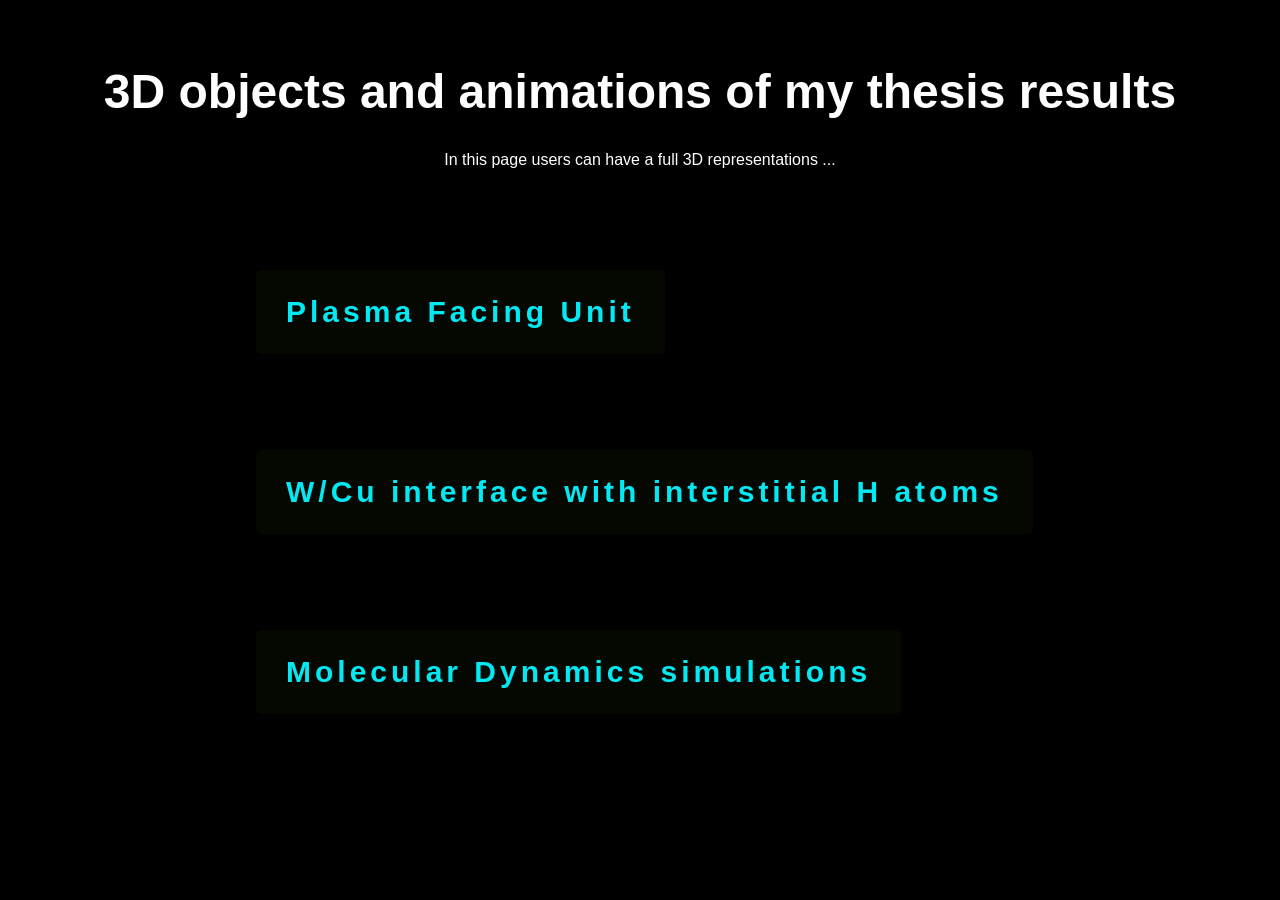
==== index.html @ 6a4f34a0 "Update index.html" ====
<html>
  <head>
    <meta charset="utf-8" />
    <title>PhD thesis results</title>
    <link rel="stylesheet" href="css/style.css" />
  </head>
  
  <body>
    <header>
      <h1>3D objects and animations of my thesis results</h1>
      <p> <p>
      <p>In this page users can have a full 3D representations ...</p>
    </header>

    <a href="https://yosvanyss.github.io/pfu">
      <button type="button" class="button" style = "position:absolute; top:30%;"> Plasma Facing Unit </button>
    </a>

    <a href="https://yosvanyss.github.io/interface">
      <button type="button" class="button" style = "position:absolute; top:50%;"> W/Cu interface with interstitial H atoms </button>
    </a>

    <a href="https://yosvanyss.github.io/interface">
      <button type="button" class="button" style = "position:absolute; top:70%;"> Molecular Dynamics simulations </button>
    </a>

    <script type="module" src="js/main.js"></script>
  </body>
</html>
---- css/style.css ----
body {
  margin: 0;
  font-family: "Montserrat", sans-serif;
  background-color: #000;
}

header {
  margin-top: 4em;
  text-align: center;
  color: white;
}

header h1 {
  font-size: 3em;
  font-weight: 900;
}

.button {
    padding: 25px 30px;
    background-color: #050801;
    position: absolute;
    left: 20%;
    color: #03e9f4;
    font-weight: bold;
    font-family: "Montserrat", sans-serif;
    font-size: 30px;
    border: none;
    border-radius: 5px;
    letter-spacing: 4px;
    overflow: hidden;
    transition: 0.5s;
    cursor: pointer;
    min-height:70px; 
    min-width: 300px;
  }

.button:hover {
    background: #03e9f4;
    color: #050801;
    box-shadow: 0 0 5px #03e9f4,
                0 0 25px #03e9f4,
                0 0 50px #03e9f4,
                0 0 100px #03e9f4;
  }

#container3D canvas {
  width: 100vw !important;
  height: 100vh !important;
  position: absolute;
  top: 0;
  left: 0;
}

<!--
Fancy button
-->
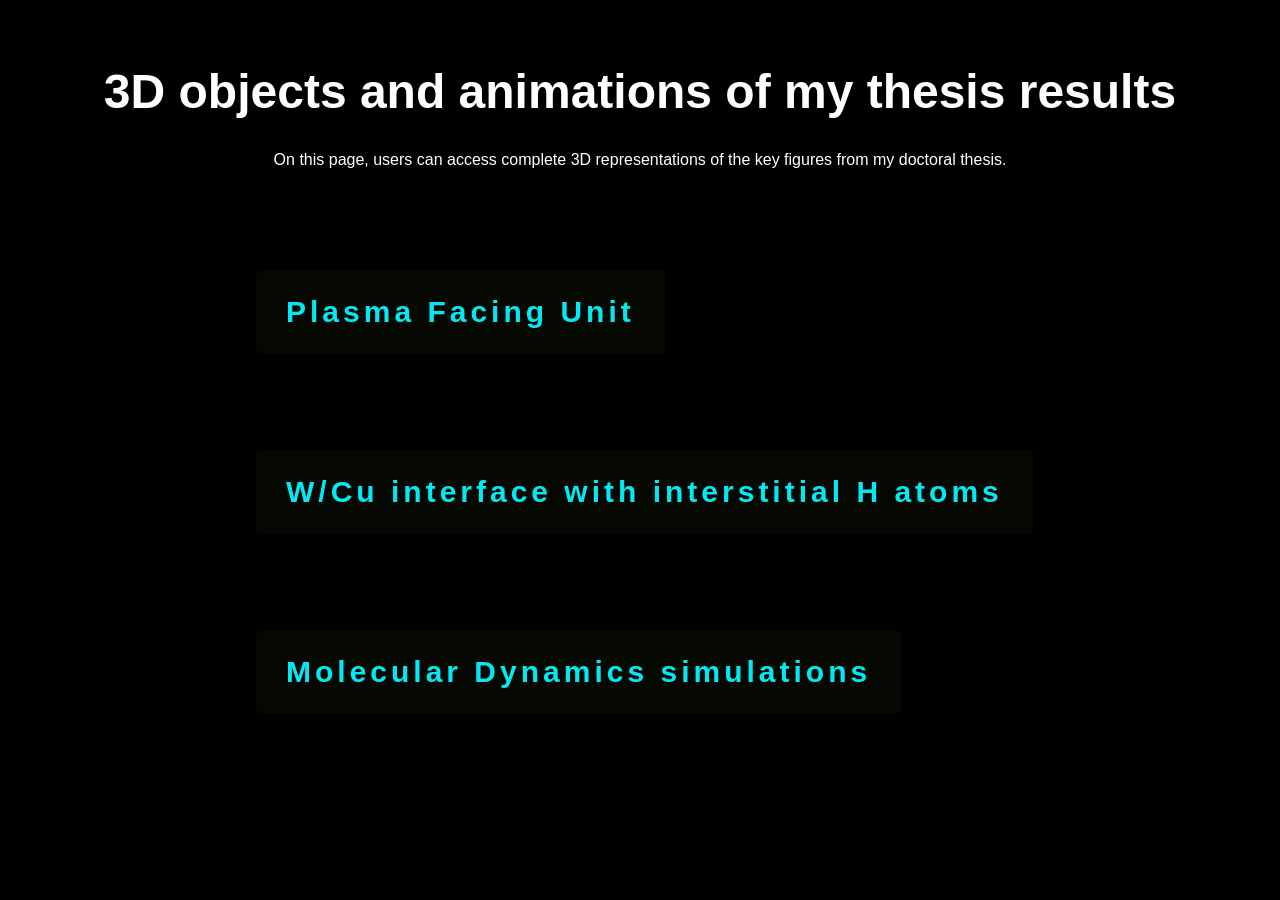
==== commit 5f9ae2c3: "Update index.html" ====
--- a/index.html
+++ b/index.html
@@ -7,9 +7,9 @@
   
   <body>
     <header>
-      <h1>3D objects and animations of my thesis results</h1>
+      <h1> 3D objects and animations of my thesis results </h1>
       <p> <p>
-      <p>In this page users can have a full 3D representations ...</p>
+      <p> On this page, users can access complete 3D representations of the key figures from my doctoral thesis. </p>
     </header>
 
     <a href="https://yosvanyss.github.io/pfu">
@@ -20,7 +20,7 @@
       <button type="button" class="button" style = "position:absolute; top:50%;"> W/Cu interface with interstitial H atoms </button>
     </a>
 
-    <a href="https://yosvanyss.github.io/interface">
+    <a href="https://yosvanyss.github.io/md_simulations">
       <button type="button" class="button" style = "position:absolute; top:70%;"> Molecular Dynamics simulations </button>
     </a>
 
--- a/css/style.css
+++ b/css/style.css
@@ -8,6 +8,7 @@
   margin-top: 4em;
   text-align: center;
   color: white;
+  font-size: 1em;
 }
 
 header h1 {
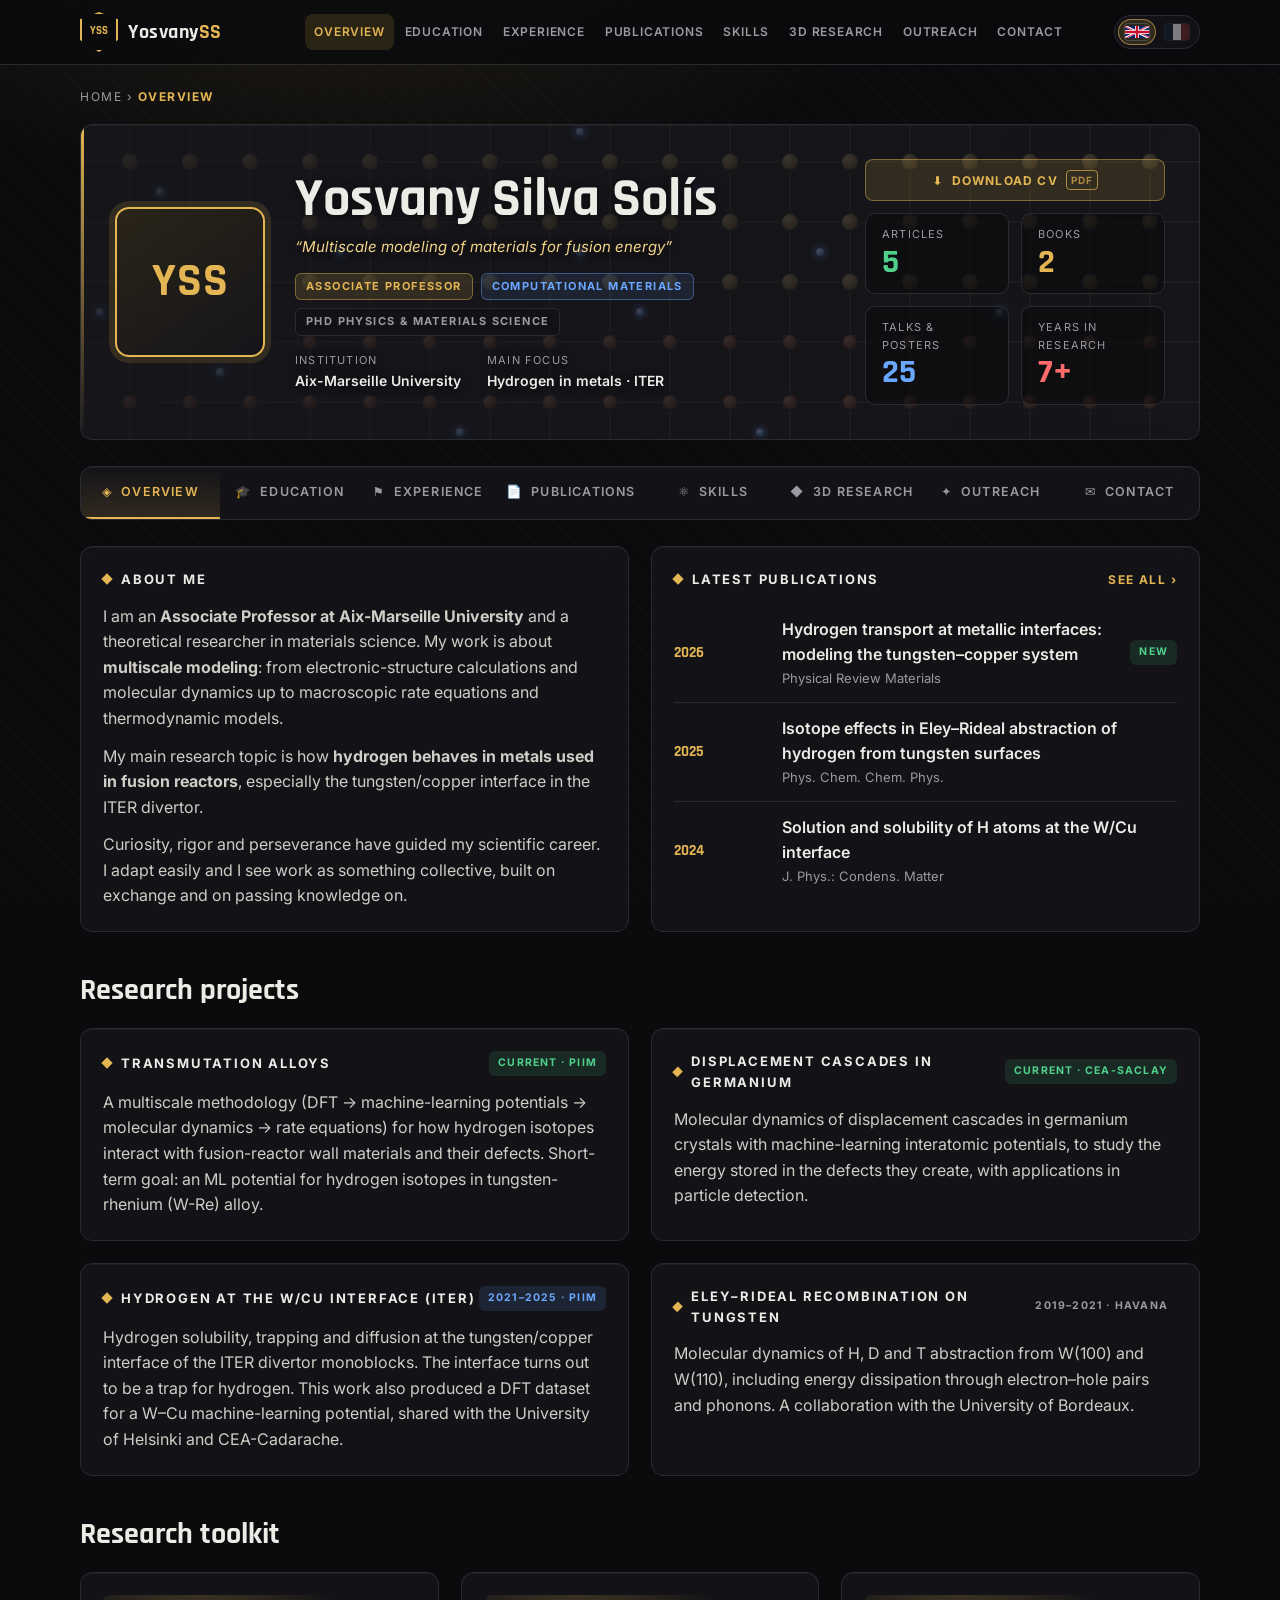
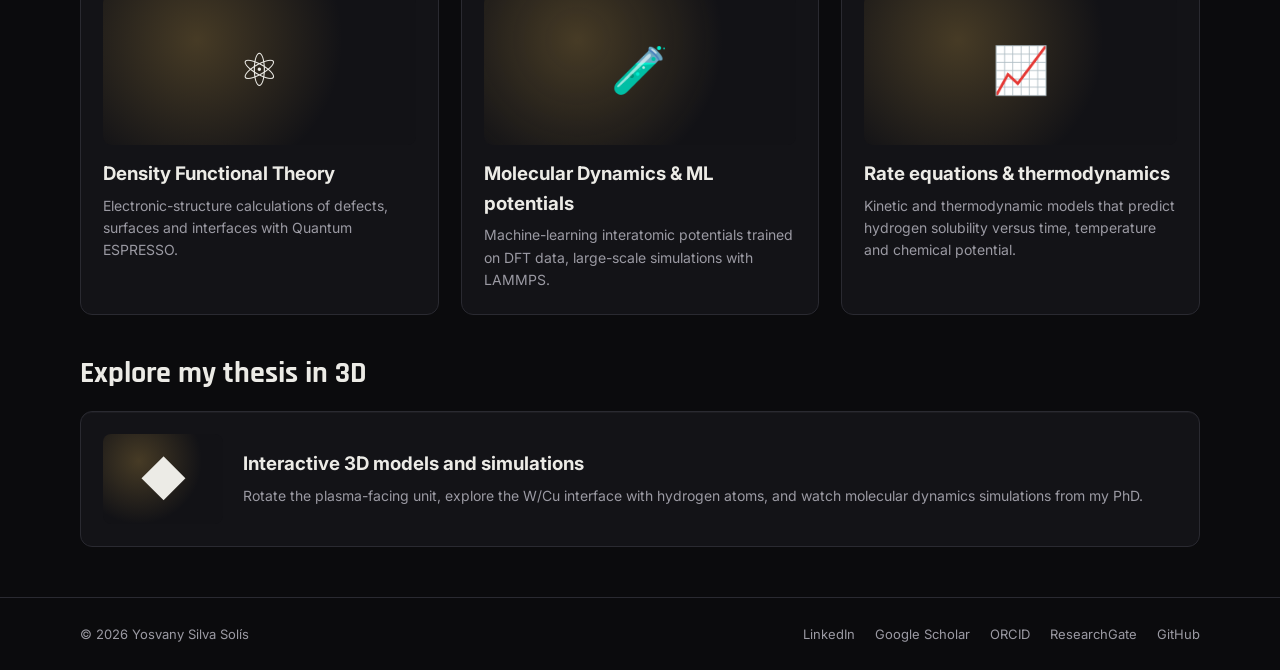
==== commit d6cc37a7: "New personal website: bilingual (EN/FR) research portfolio - Multi-page site: Overview, Education, E" ====
--- a/index.html
+++ b/index.html
@@ -1,29 +1,112 @@
-<html>
-  <head>
-    <meta charset="utf-8" />
-    <title>PhD thesis results</title>
-    <link rel="stylesheet" href="css/style.css" />
-  </head>
-  
-  <body>
-    <header>
-      <h1> 3D objects and animations of my thesis results </h1>
-      <p> <p>
-      <p> On this page, users can access complete 3D representations of the key figures from my doctoral thesis. </p>
-    </header>
-
-    <a href="https://yosvanyss.github.io/pfu">
-      <button type="button" class="button" style = "position:absolute; top:30%;"> Plasma Facing Unit </button>
-    </a>
-
-    <a href="https://yosvanyss.github.io/interface">
-      <button type="button" class="button" style = "position:absolute; top:50%;"> W/Cu interface with interstitial H atoms </button>
-    </a>
-
-    <a href="https://yosvanyss.github.io/md_simulations">
-      <button type="button" class="button" style = "position:absolute; top:70%;"> Molecular Dynamics simulations </button>
-    </a>
-
-    <script type="module" src="js/main.js"></script>
-  </body>
-</html>
+<!DOCTYPE html>
+<html lang="en">
+<head>
+  <meta charset="utf-8">
+  <meta name="viewport" content="width=device-width, initial-scale=1">
+  <title data-fr="Yosvany Silva Solís — Maître de conférences, Aix-Marseille Université">Yosvany Silva Solís — Associate Professor, Aix-Marseille University</title>
+  <meta name="description" content="Yosvany Silva Solís, Associate Professor (Maître de conférences) at Aix-Marseille University. Multiscale modeling of hydrogen in fusion materials: DFT, molecular dynamics, machine-learning potentials and rate equations.">
+  <link rel="preconnect" href="https://fonts.googleapis.com">
+  <link rel="preconnect" href="https://fonts.gstatic.com" crossorigin>
+  <link href="https://fonts.googleapis.com/css2?family=Inter:wght@400;500;600;700;800&family=Rajdhani:wght@600;700&display=swap" rel="stylesheet">
+  <link rel="stylesheet" href="assets/css/site.css">
+  <script src="assets/js/lang.js"></script>
+</head>
+<body>
+  <!-- Each text is written twice: <en>English</en><fr>Français</fr> -->
+  <main class="container">
+    <div id="profile"></div>
+
+    <div class="grid two">
+      <section class="panel">
+        <div class="panel-head"><h2 class="panel-title"><en>About me</en><fr>À propos</fr></h2></div>
+        <p>
+          <en>I am an <strong>Associate Professor at Aix-Marseille University</strong> and a theoretical researcher in materials science. My work is about <strong>multiscale modeling</strong>: from electronic-structure calculations and molecular dynamics up to macroscopic rate equations and thermodynamic models.</en>
+          <fr>Je suis <strong>maître de conférences à Aix-Marseille Université</strong> et chercheur théoricien en science des matériaux. Mon travail porte sur la <strong>modélisation multi-échelle</strong> : des calculs de structure électronique et de la dynamique moléculaire jusqu'aux équations cinétiques macroscopiques et aux modèles thermodynamiques.</fr>
+        </p>
+        <p>
+          <en>My main research topic is how <strong>hydrogen behaves in metals used in fusion reactors</strong>, especially the tungsten/copper interface in the ITER divertor.</en>
+          <fr>Mon principal sujet de recherche est le <strong>comportement de l'hydrogène dans les métaux des réacteurs de fusion</strong>, en particulier à l'interface tungstène/cuivre du divertor d'ITER.</fr>
+        </p>
+        <p>
+          <en>Curiosity, rigor and perseverance have guided my scientific career. I adapt easily and I see work as something collective, built on exchange and on passing knowledge on.</en>
+          <fr>Curiosité, rigueur et persévérance guident mon parcours scientifique. Je m'adapte facilement et j'ai une conception collective du travail, fondée sur l'échange et la transmission.</fr>
+        </p>
+      </section>
+
+      <section class="panel">
+        <div class="panel-head">
+          <h2 class="panel-title"><en>Latest publications</en><fr>Dernières publications</fr></h2>
+          <a class="see-all" href="publications.html"><en>See all ›</en><fr>Tout voir ›</fr></a>
+        </div>
+        <div class="rows">
+          <div class="row"><span class="date">2026</span><div><div class="title">Hydrogen transport at metallic interfaces: modeling the tungsten–copper system</div><div class="sub">Physical Review Materials</div></div><span class="badge oral"><en>New</en><fr>Nouveau</fr></span></div>
+          <div class="row"><span class="date">2025</span><div><div class="title">Isotope effects in Eley–Rideal abstraction of hydrogen from tungsten surfaces</div><div class="sub">Phys. Chem. Chem. Phys.</div></div><span></span></div>
+          <div class="row"><span class="date">2024</span><div><div class="title">Solution and solubility of H atoms at the W/Cu interface</div><div class="sub">J. Phys.: Condens. Matter</div></div><span></span></div>
+        </div>
+      </section>
+    </div>
+
+    <h2 class="section-title"><en>Research projects</en><fr>Projets de recherche</fr></h2>
+    <div class="grid two">
+      <section class="panel">
+        <div class="panel-head"><h2 class="panel-title"><en>Transmutation alloys</en><fr>Alliages de transmutation</fr></h2><span class="badge oral"><en>Current</en><fr>Actuel</fr> · PIIM</span></div>
+        <p>
+          <en>A multiscale methodology (DFT → machine-learning potentials → molecular dynamics → rate equations) for how hydrogen isotopes interact with fusion-reactor wall materials and their defects. Short-term goal: an ML potential for hydrogen isotopes in tungsten-rhenium (W-Re) alloy.</en>
+          <fr>Une méthodologie multi-échelle (DFT → potentiels par apprentissage automatique → dynamique moléculaire → équations cinétiques) pour décrire l'interaction des isotopes de l'hydrogène avec les matériaux de paroi des réacteurs de fusion et leurs défauts. Objectif à court terme : un potentiel ML pour les isotopes de l'hydrogène dans les alliages tungstène-rhénium (W-Re).</fr>
+        </p>
+      </section>
+      <section class="panel">
+        <div class="panel-head"><h2 class="panel-title"><en>Displacement cascades in germanium</en><fr>Cascades de déplacement dans le germanium</fr></h2><span class="badge oral"><en>Current</en><fr>Actuel</fr> · CEA-Saclay</span></div>
+        <p>
+          <en>Molecular dynamics of displacement cascades in germanium crystals with machine-learning interatomic potentials, to study the energy stored in the defects they create, with applications in particle detection.</en>
+          <fr>Dynamique moléculaire des cascades de déplacement dans des cristaux de germanium avec des potentiels interatomiques par apprentissage automatique, pour étudier l'énergie stockée dans les défauts créés, avec des applications à la détection de particules.</fr>
+        </p>
+      </section>
+      <section class="panel">
+        <div class="panel-head"><h2 class="panel-title"><en>Hydrogen at the W/Cu interface (ITER)</en><fr>L'hydrogène à l'interface W/Cu (ITER)</fr></h2><span class="badge poster">2021–2025 · PIIM</span></div>
+        <p>
+          <en>Hydrogen solubility, trapping and diffusion at the tungsten/copper interface of the ITER divertor monoblocks. The interface turns out to be a trap for hydrogen. This work also produced a DFT dataset for a W–Cu machine-learning potential, shared with the University of Helsinki and CEA-Cadarache.</en>
+          <fr>Solubilité, piégeage et diffusion de l'hydrogène à l'interface tungstène/cuivre des monoblocs du divertor d'ITER. L'interface se révèle être un piège pour l'hydrogène. Ce travail a aussi produit une base de données DFT pour un potentiel W–Cu par apprentissage automatique, partagée avec l'Université d'Helsinki et le CEA-Cadarache.</fr>
+        </p>
+      </section>
+      <section class="panel">
+        <div class="panel-head"><h2 class="panel-title"><en>Eley–Rideal recombination on tungsten</en><fr>Recombinaison Eley–Rideal sur le tungstène</fr></h2><span class="badge other">2019–2021 · <en>Havana</en><fr>La Havane</fr></span></div>
+        <p>
+          <en>Molecular dynamics of H, D and T abstraction from W(100) and W(110), including energy dissipation through electron–hole pairs and phonons. A collaboration with the University of Bordeaux.</en>
+          <fr>Dynamique moléculaire de l'abstraction de H, D et T sur W(100) et W(110), en tenant compte de la dissipation d'énergie par paires électron–trou et par phonons. Collaboration avec l'Université de Bordeaux.</fr>
+        </p>
+      </section>
+    </div>
+
+    <h2 class="section-title"><en>Research toolkit</en><fr>Outils de recherche</fr></h2>
+    <div class="grid three">
+      <a class="panel card-link" href="skills.html">
+        <div class="thumb">⚛</div>
+        <h3><en>Density Functional Theory</en><fr>Théorie de la fonctionnelle de la densité</fr></h3>
+        <p><en>Electronic-structure calculations of defects, surfaces and interfaces with Quantum ESPRESSO.</en><fr>Calculs de structure électronique de défauts, surfaces et interfaces avec Quantum ESPRESSO.</fr></p>
+      </a>
+      <a class="panel card-link" href="skills.html">
+        <div class="thumb">🧪</div>
+        <h3><en>Molecular Dynamics &amp; ML potentials</en><fr>Dynamique moléculaire &amp; potentiels ML</fr></h3>
+        <p><en>Machine-learning interatomic potentials trained on DFT data, large-scale simulations with LAMMPS.</en><fr>Potentiels interatomiques par apprentissage automatique entraînés sur des données DFT, simulations à grande échelle avec LAMMPS.</fr></p>
+      </a>
+      <a class="panel card-link" href="skills.html">
+        <div class="thumb">📈</div>
+        <h3><en>Rate equations &amp; thermodynamics</en><fr>Équations cinétiques &amp; thermodynamique</fr></h3>
+        <p><en>Kinetic and thermodynamic models that predict hydrogen solubility versus time, temperature and chemical potential.</en><fr>Modèles cinétiques et thermodynamiques qui prédisent la solubilité de l'hydrogène en fonction du temps, de la température et du potentiel chimique.</fr></p>
+      </a>
+    </div>
+
+    <h2 class="section-title"><en>Explore my thesis in 3D</en><fr>Ma thèse en 3D</fr></h2>
+    <a class="panel card-link" href="research-3d.html" style="display:flex;align-items:center;gap:20px;">
+      <div class="thumb" style="width:120px;height:90px;margin:0;flex:none;">◆</div>
+      <div>
+        <h3><en>Interactive 3D models and simulations</en><fr>Modèles 3D et simulations interactifs</fr></h3>
+        <p style="margin:0"><en>Rotate the plasma-facing unit, explore the W/Cu interface with hydrogen atoms, and watch molecular dynamics simulations from my PhD.</en><fr>Faites tourner le composant face au plasma, explorez l'interface W/Cu avec ses atomes d'hydrogène et regardez les simulations de dynamique moléculaire de ma thèse.</fr></p>
+      </div>
+    </a>
+  </main>
+
+  <script src="assets/js/layout.js"></script>
+</body>
+</html>
--- a/assets/css/site.css
+++ b/assets/css/site.css
@@ -0,0 +1,371 @@
+/* =========================================================
+   Yosvany Silva Solís — personal site
+   Dark "hero card" theme with gold accents.
+   Change the colors here and the whole site follows.
+   ========================================================= */
+/* ---------- Language switch: show only the chosen language ---------- */
+html:not(.lang-fr) fr, html.lang-fr en { display: none !important; }
+
+:root {
+  --bg: #0b0b0d;
+  --bg-2: #121216;
+  --panel: #16161b;
+  --glass: rgba(22, 22, 27, 0.80);     /* frosted boxes: 80% opaque keeps text contrast high */
+  --glass-blur: blur(14px) saturate(1.25);
+  --panel-2: #1c1c22;
+  --line: #2a2a31;
+  --text: #ecebe6;
+  --muted: #9b9aa3;
+  --gold: #e3b553;
+  --gold-2: #f3d58a;
+  --gold-dim: rgba(227, 181, 83, 0.14);
+  --blue: #6aa7ff;
+  --green: #4fd18b;
+  --red: #ff6b6b;
+  --radius: 12px;
+  --max: 1160px;
+  --font: "Inter", system-ui, -apple-system, "Segoe UI", Roboto, sans-serif;
+  --display: "Rajdhani", "Inter", system-ui, sans-serif;
+}
+
+*, *::before, *::after { box-sizing: border-box; }
+html { scroll-behavior: smooth; }
+body {
+  margin: 0;
+  font-family: var(--font);
+  color: var(--text);
+  background: var(--bg);
+  line-height: 1.6;
+  min-height: 100vh;
+  display: flex;
+  flex-direction: column;
+}
+main { flex: 1; }
+/* Background pinned to the screen: the gold glow and the diagonal pattern stay put,
+   only the content scrolls over them (works on phones too, unlike background-attachment). */
+/* The glow's horizontal position: set by layout.js under the selected section,
+   and registered so it can glide from the previous section to the new one. */
+@property --glow-x { syntax: "<percentage>"; inherits: true; initial-value: 70%; }
+body::before {
+  content: ""; position: fixed; inset: 0; z-index: -1; pointer-events: none;
+  transition: --glow-x 1s cubic-bezier(.2,.7,.2,1);
+  background:
+    radial-gradient(1000px 480px at var(--glow-x) -10%, rgba(227,181,83,0.12), transparent 60%),
+    repeating-linear-gradient(45deg, rgba(255,255,255,0.012) 0 2px, transparent 2px 14px),
+    var(--bg);
+}
+a { color: var(--gold); text-decoration: none; }
+a:hover { color: var(--gold-2); }
+img { max-width: 100%; display: block; }
+
+.container { width: 100%; max-width: var(--max); margin: 0 auto; padding: 0 20px; }
+
+/* ---------- Top navigation ---------- */
+.topbar {
+  position: sticky; top: 0; z-index: 50;
+  background: rgba(11, 11, 13, 0.88);
+  backdrop-filter: blur(10px);
+  border-bottom: 1px solid var(--line);
+}
+.topbar .container { display: flex; align-items: center; gap: 28px; height: 64px; }
+.brand { display: flex; align-items: center; gap: 10px; color: var(--text); font-family: var(--display); font-weight: 700; font-size: 20px; letter-spacing: .5px; }
+.brand-badge {
+  width: 38px; height: 40px; display: grid; place-items: center;
+  border: 2px solid var(--gold); color: var(--gold);
+  clip-path: polygon(50% 0, 100% 18%, 100% 70%, 50% 100%, 0 70%, 0 18%);
+  font-size: 11px; font-weight: 800; letter-spacing: -.3px;
+}
+.brand span em { color: var(--gold); font-style: normal; }
+.nav { display: flex; gap: 2px; margin-left: auto; }
+.nav a {
+  color: var(--muted); font-size: 12px; font-weight: 600; letter-spacing: .8px; text-transform: uppercase;
+  padding: 8px 9px; border-radius: 8px; transition: .2s; white-space: nowrap;
+}
+.nav a:hover { color: var(--text); background: var(--panel); }
+.nav a.active { color: var(--gold); background: var(--gold-dim); }
+.lang-switch {
+  display: flex; margin-left: 14px; padding: 3px; gap: 2px;
+  border: 1px solid var(--line); border-radius: 99px; background: var(--bg-2);
+}
+.lang-switch button {
+  border: 0; cursor: pointer; background: transparent;
+  padding: 5px 7px; border-radius: 99px; transition: .2s; line-height: 0;
+  opacity: .45; filter: grayscale(.6);
+}
+.lang-switch button svg { width: 24px; height: 16px; border-radius: 3px; box-shadow: 0 0 0 1px rgba(255,255,255,.15); }
+.lang-switch button:hover { opacity: .85; filter: none; }
+.lang-switch button.active { opacity: 1; filter: none; background: var(--gold-dim); box-shadow: inset 0 0 0 1px rgba(227,181,83,.6); }
+.menu-btn { display: none; margin-left: 10px; background: none; border: 1px solid var(--line); color: var(--text); border-radius: 8px; padding: 6px 10px; font-size: 18px; cursor: pointer; }
+
+/* ---------- Breadcrumb ---------- */
+.crumbs { font-size: 12px; letter-spacing: 1.5px; text-transform: uppercase; color: var(--muted); padding: 22px 0 0; }
+.crumbs a { color: var(--muted); }
+.crumbs b { color: var(--gold); font-weight: 700; }
+
+/* ---------- Hero card ---------- */
+.hero {
+  position: relative; margin: 18px 0 26px; padding: 34px;
+  background:
+    /* light veil over the whole lattice: a bit darker behind the text on the left */
+    linear-gradient(100deg, rgba(22,22,27,0.86) 0%, rgba(22,22,27,0.72) 55%, rgba(22,22,27,0.62) 100%),
+    /* fixed size (not "cover"): the atoms keep exactly the same size whatever the card height or language */
+    url("../img/hero-bg.svg") center / 1200px 420px repeat,
+    var(--glass);
+  border: 1px solid var(--line); border-radius: var(--radius);
+  /* fixed side column so the layout is identical in English and French */
+  display: grid; grid-template-columns: 150px minmax(0, 1fr) 300px; gap: 30px; align-items: center;
+  overflow: hidden;
+}
+.hero::before { content: ""; position: absolute; inset: 0 auto 0 0; width: 3px; background: linear-gradient(var(--gold), transparent); }
+.avatar {
+  width: 150px; height: 150px; border-radius: 14px;
+  border: 2px solid var(--gold);
+  background: linear-gradient(145deg, #2a2418, #15151a);
+  display: grid; place-items: center;
+  font-family: var(--display); font-size: 46px; font-weight: 700; color: var(--gold); letter-spacing: 1px;
+  box-shadow: 0 0 0 6px var(--gold-dim);
+  overflow: hidden;
+}
+.avatar img { width: 100%; height: 100%; object-fit: cover; }
+.hero h1, .hero .tagline, .hero .meta { text-shadow: 0 1px 8px rgba(11,11,13,.9); }
+.hero h1 { font-family: var(--display); font-size: clamp(34px, 5vw, 54px); line-height: 1.05; margin: 0 0 6px; }
+.hero .tagline { color: var(--gold-2); font-style: italic; margin: 0 0 14px; font-size: 15px; white-space: nowrap; }
+@media (max-width: 1100px) { .hero .tagline { white-space: normal; } }
+.tags { display: flex; flex-wrap: wrap; gap: 8px; margin-bottom: 16px; }
+.tag {
+  font-size: 11px; font-weight: 700; letter-spacing: 1.4px; text-transform: uppercase;
+  padding: 4px 10px; border-radius: 6px; border: 1px solid var(--line); color: var(--muted); background: var(--bg-2);
+}
+.tag.gold { color: var(--gold); border-color: rgba(227,181,83,.45); background: var(--gold-dim); }
+.tag.blue { color: var(--blue); border-color: rgba(106,167,255,.4); background: rgba(106,167,255,.1); }
+.meta { display: flex; flex-wrap: wrap; gap: 26px; font-size: 14px; }
+.meta small { display: block; color: var(--muted); font-size: 11px; letter-spacing: 1.2px; text-transform: uppercase; }
+.meta strong { font-weight: 600; }
+
+.stats { display: grid; grid-template-columns: repeat(2, minmax(110px, 1fr)); gap: 12px; }
+.stat { background: rgba(11,11,13,.6); border: 1px solid var(--line); border-radius: 10px; padding: 12px 16px; }
+.stat small { display: block; color: var(--muted); font-size: 11px; letter-spacing: 1.2px; text-transform: uppercase; }
+.stat b { font-family: var(--display); font-size: 34px; line-height: 1.1; }
+.stat.g b { color: var(--green); } .stat.y b { color: var(--gold); } .stat.b b { color: var(--blue); } .stat.r b { color: var(--red); }
+
+/* ---------- Tab bar (section navigation) ---------- */
+.tabbar {
+  display: flex; gap: 0; overflow-x: auto;
+  background: var(--glass); border: 1px solid var(--line); border-radius: var(--radius);
+  margin-bottom: 26px;
+}
+.tabbar a {
+  flex: 1; text-align: center; white-space: nowrap;
+  padding: 15px 8px; color: var(--muted);
+  font-size: 12.5px; font-weight: 600; letter-spacing: 1.2px; text-transform: uppercase;
+  border-bottom: 2px solid transparent; transition: .2s;
+}
+.tabbar a:hover { color: var(--text); background: var(--panel-2); }
+.tabbar a.active { color: var(--gold); border-bottom-color: var(--gold); background: linear-gradient(transparent, var(--gold-dim)); }
+
+/* ---------- Panels ---------- */
+.grid { display: grid; gap: 22px; }
+.grid.two { grid-template-columns: 1fr 1fr; }
+.grid.three { grid-template-columns: repeat(3, 1fr); }
+.panel {
+  background: var(--glass); border: 1px solid var(--line); border-radius: var(--radius);
+  padding: 22px; position: relative;
+}
+.panel-head { display: flex; align-items: center; justify-content: space-between; margin-bottom: 14px; }
+.panel-title {
+  display: flex; align-items: center; gap: 10px; margin: 0;
+  font-size: 13px; font-weight: 700; letter-spacing: 1.8px; text-transform: uppercase;
+}
+.panel-title::before { content: ""; width: 8px; height: 8px; background: var(--gold); transform: rotate(45deg); }
+.see-all { font-size: 12px; font-weight: 700; letter-spacing: 1.4px; text-transform: uppercase; }
+.panel p { color: #cfcdc6; margin: 0 0 12px; }
+.panel p:last-child { margin-bottom: 0; }
+.section-title { font-family: var(--display); font-size: 30px; margin: 34px 0 14px; }
+.section-title:first-child { margin-top: 0; }
+
+/* ---------- Timeline ---------- */
+.timeline { position: relative; margin: 0; padding: 0 0 0 26px; list-style: none; }
+.timeline::before { content: ""; position: absolute; left: 6px; top: 6px; bottom: 6px; width: 2px; background: var(--line); }
+.timeline li { position: relative; padding: 0 0 22px; }
+.timeline li:last-child { padding-bottom: 0; }
+.timeline li::before {
+  content: ""; position: absolute; left: -26px; top: 5px; width: 14px; height: 14px;
+  border: 2px solid var(--gold); background: var(--bg); transform: rotate(45deg);
+}
+.timeline .when { font-size: 12px; font-weight: 700; letter-spacing: 1.4px; text-transform: uppercase; color: var(--gold); }
+.timeline h3 { margin: 2px 0 2px; font-size: 18px; }
+.timeline .where { color: var(--muted); font-size: 14px; margin-bottom: 6px; }
+.timeline p { color: #cfcdc6; margin: 6px 0 0; font-size: 15px; }
+
+/* ---------- Lists / rows ---------- */
+.rows { display: flex; flex-direction: column; }
+.row {
+  display: grid; grid-template-columns: 92px 1fr auto; gap: 16px; align-items: center;
+  padding: 13px 0; border-top: 1px solid var(--line);
+}
+.row:first-child { border-top: 0; }
+.row .date { font-family: var(--display); font-weight: 700; color: var(--gold); font-size: 15px; }
+.row .title { font-weight: 600; }
+.row .sub { color: var(--muted); font-size: 13px; }
+.badge {
+  font-size: 10.5px; font-weight: 700; letter-spacing: 1.2px; text-transform: uppercase;
+  padding: 4px 9px; border-radius: 6px; white-space: nowrap;
+}
+.badge.oral { color: var(--green); background: rgba(79,209,139,.12); }
+.badge.poster { color: var(--blue); background: rgba(106,167,255,.12); }
+.badge.other { color: var(--muted); background: var(--bg-2); }
+.badge.org { color: var(--gold); background: var(--gold-dim); }
+
+/* ---------- Publication cards ---------- */
+.pub { display: grid; grid-template-columns: 64px 1fr; gap: 18px; padding: 18px 0; border-top: 1px solid var(--line); }
+.pub:first-child { border-top: 0; padding-top: 4px; }
+.pub .year {
+  font-family: var(--display); font-size: 22px; font-weight: 700; color: var(--gold);
+  border: 1px solid rgba(227,181,83,.35); background: var(--gold-dim);
+  border-radius: 10px; height: 56px; display: grid; place-items: center;
+}
+.pub h3 { margin: 0 0 4px; font-size: 17px; line-height: 1.4; }
+.pub .venue { color: var(--muted); font-size: 14px; font-style: italic; }
+.pub .links { margin-top: 8px; display: flex; gap: 10px; flex-wrap: wrap; }
+.btn {
+  display: inline-flex; align-items: center; gap: 8px;
+  font-size: 12px; font-weight: 700; letter-spacing: 1.2px; text-transform: uppercase;
+  padding: 8px 14px; border-radius: 8px; border: 1px solid rgba(227,181,83,.45);
+  color: var(--gold); background: var(--gold-dim); transition: .2s;
+}
+.btn:hover { background: var(--gold); color: #111; }
+.btn.ghost { border-color: var(--line); color: var(--text); background: var(--bg-2); }
+.btn.ghost:hover { border-color: var(--gold); color: var(--gold); background: var(--bg-2); }
+
+/* ---------- Skill cards ---------- */
+.skill { display: flex; flex-direction: column; gap: 10px; }
+.skill-top { display: flex; align-items: center; gap: 14px; }
+.skill-icon {
+  width: 48px; height: 48px; border-radius: 50%; flex: none;
+  display: grid; place-items: center; font-size: 22px;
+  border: 2px solid var(--gold); background: radial-gradient(circle, #2a2418, #15151a);
+}
+.skill h3 { margin: 0; font-size: 17px; }
+.skill .lvl { font-size: 12px; color: var(--muted); letter-spacing: 1px; text-transform: uppercase; }
+.bar { height: 6px; background: var(--bg-2); border-radius: 99px; overflow: hidden; }
+.bar i { display: block; height: 100%; background: linear-gradient(90deg, var(--gold), var(--gold-2)); border-radius: 99px; }
+.chips { display: flex; flex-wrap: wrap; gap: 6px; }
+.chip { font-size: 12px; padding: 3px 9px; border-radius: 99px; background: var(--bg-2); border: 1px solid var(--line); color: #cfcdc6; }
+
+/* ---------- Project cards (3D research) ---------- */
+.card-link { display: block; color: var(--text); transition: .2s; }
+.card-link:hover { color: var(--text); border-color: var(--gold); transform: translateY(-3px); }
+.card-link .thumb {
+  height: 150px; border-radius: 8px; margin-bottom: 14px; display: grid; place-items: center;
+  background: radial-gradient(circle at 30% 30%, rgba(227,181,83,.25), transparent 60%), var(--bg-2);
+  font-size: 46px;
+}
+.card-link h3 { margin: 0 0 6px; }
+.card-link p { color: var(--muted); font-size: 14px; }
+
+/* ---------- Contact ---------- */
+.contact-item { display: flex; align-items: center; gap: 14px; padding: 14px; border: 1px solid var(--line); border-radius: 10px; background: var(--bg-2); color: var(--text); transition: .2s; }
+.contact-item:hover { border-color: var(--gold); color: var(--text); }
+.contact-item .ic { width: 42px; height: 42px; border-radius: 10px; display: grid; place-items: center; background: var(--gold-dim); color: var(--gold); font-weight: 800; font-family: var(--display); font-size: 18px; flex: none; }
+.contact-item small { display: block; color: var(--muted); font-size: 11px; letter-spacing: 1.2px; text-transform: uppercase; }
+
+/* ---------- Footer ---------- */
+.footer { border-top: 1px solid var(--line); margin-top: 50px; padding: 26px 0; color: var(--muted); font-size: 13px; }
+.footer .container { display: flex; justify-content: space-between; gap: 16px; flex-wrap: wrap; }
+.footer a { color: var(--muted); margin-left: 16px; }
+.footer a:hover { color: var(--gold); }
+
+/* ---------- Responsive ---------- */
+@media (max-width: 960px) {
+  .hero { grid-template-columns: 110px 1fr; }
+  .hero-side { grid-column: 1 / -1; }
+  .hero .stats { grid-template-columns: repeat(4, 1fr); }
+  .avatar { width: 110px; height: 110px; font-size: 38px; }
+  .grid.three { grid-template-columns: 1fr 1fr; }
+}
+@media (max-width: 1160px) {
+  .menu-btn { display: block; }
+  .lang-switch { margin-left: auto; }
+  .nav { display: none; position: absolute; top: 64px; left: 0; right: 0; flex-direction: column; background: var(--bg); border-bottom: 1px solid var(--line); padding: 10px 20px 16px; }
+  .nav.open { display: flex; }
+}
+@media (max-width: 760px) {
+  .hero { grid-template-columns: 1fr; padding: 24px; }
+  .hero .stats { grid-template-columns: repeat(2, 1fr); }
+  .grid.two, .grid.three { grid-template-columns: 1fr; }
+  .row { grid-template-columns: 1fr; gap: 4px; }
+  .pub { grid-template-columns: 1fr; }
+  .pub .year { width: 64px; height: 36px; font-size: 17px; }
+}
+
+/* ---------- Scrollable list (conferences) ---------- */
+.scroll-list {
+  max-height: 520px; overflow-y: auto; padding-right: 14px; scrollbar-gutter: stable;
+  scrollbar-width: thin; scrollbar-color: var(--gold) var(--bg-2);
+}
+.scroll-list::-webkit-scrollbar { width: 6px; }
+.scroll-list::-webkit-scrollbar-track { background: var(--bg-2); border-radius: 99px; }
+.scroll-list::-webkit-scrollbar-thumb { background: var(--gold); border-radius: 99px; }
+.event { padding: 14px 0; border-top: 1px solid var(--line); }
+.event:first-child { border-top: 0; padding-top: 2px; }
+.event-top { display: flex; align-items: center; justify-content: space-between; gap: 10px; margin-bottom: 4px; }
+.event .date { font-family: var(--display); font-weight: 700; color: var(--gold); font-size: 15px; }
+.event .title { font-weight: 600; line-height: 1.4; }
+.event .title a { color: var(--text); }
+.event .title a:hover { color: var(--gold); }
+.event .ext { color: var(--gold); font-size: 12px; }
+.event .talk { color: #cfcdc6; font-size: 13.5px; font-style: italic; margin-top: 3px; }
+.event .sub { color: var(--muted); font-size: 13px; margin-top: 4px; }
+
+/* ---------- Conference map ---------- */
+.conf-grid { align-items: stretch; }
+#conference-map { height: 520px; border-radius: 8px; border: 1px solid var(--line); background: var(--bg-2); }
+.map-pin {
+  background: var(--gold); border: 3px solid rgba(227,181,83,.35); border-radius: 50%;
+  box-shadow: 0 0 0 6px rgba(227,181,83,.15), 0 0 14px rgba(227,181,83,.7);
+  display: grid; place-items: center; background-clip: padding-box;
+}
+.map-pin span { color: #111; font-size: 11px; font-weight: 800; font-family: var(--font); }
+.leaflet-popup-content-wrapper, .leaflet-popup-tip { background: var(--panel-2); color: var(--text); border: 1px solid var(--line); }
+.leaflet-popup-content { font-family: var(--font); font-size: 13px; line-height: 1.45; }
+.leaflet-popup-content strong { color: var(--gold); }
+.leaflet-popup-content ul { margin: 6px 0 0; padding-left: 16px; }
+.leaflet-popup-content em { color: var(--gold-2); font-style: normal; }
+.leaflet-container a.leaflet-popup-close-button { color: var(--muted); }
+.leaflet-control-attribution { background: rgba(11,11,13,.7) !important; color: var(--muted) !important; }
+.leaflet-control-attribution a { color: var(--muted) !important; }
+.leaflet-bar a { background: var(--panel-2); color: var(--text); border-color: var(--line); }
+@media (max-width: 760px) { #conference-map, .scroll-list { max-height: none; height: 360px; } .scroll-list { height: auto; max-height: 420px; } }
+.event .note { color: var(--gold-2); font-size: 12.5px; margin-top: 4px; }
+.badges { display: flex; gap: 6px; flex-wrap: wrap; justify-content: flex-end; }
+
+/* Shorter scroll boxes (work experience & courses) */
+.scroll-short { max-height: 400px; }
+.timeline.scroll-list { padding-left: 26px; padding-top: 4px; }
+.leaflet-bar a.map-recenter { font-size: 18px; line-height: 30px; }
+/* CV button: top-right corner of the profile card, above the stats */
+.hero-side { display: flex; flex-direction: column; align-items: stretch; gap: 12px; align-self: stretch; justify-content: space-between; }
+.hero .cv-btn { justify-content: center; padding: 10px 14px; }
+.hero .cv-btn small { font-size: 10px; opacity: .7; letter-spacing: 1px; border: 1px solid currentColor; border-radius: 4px; padding: 1px 4px; }
+
+/* Respect "reduce motion" settings: place the glow without gliding */
+@media (prefers-reduced-motion: reduce) { body::before { transition: none; } }
+
+/* ---------- Frosted glass boxes ----------
+   Boxes are 80% opaque with a blur of what is behind them, so the background
+   (pattern + gold glow) shows softly while text stays on a dark, even surface.
+   Only the large boxes get the blur (not the small items inside them) to keep
+   scrolling smooth. */
+.panel, .tabbar, .hero {
+  -webkit-backdrop-filter: var(--glass-blur);
+  backdrop-filter: var(--glass-blur);
+  box-shadow: inset 0 1px 0 rgba(255,255,255,.04);   /* thin top highlight, glass edge */
+}
+/* Browsers without blur, and visitors who ask for less transparency: solid boxes */
+@supports not ((backdrop-filter: blur(1px)) or (-webkit-backdrop-filter: blur(1px))) {
+  :root { --glass: var(--panel); }
+}
+@media (prefers-reduced-transparency: reduce) {
+  :root { --glass: var(--panel); }
+  .panel, .tabbar, .hero { -webkit-backdrop-filter: none; backdrop-filter: none; }
+}
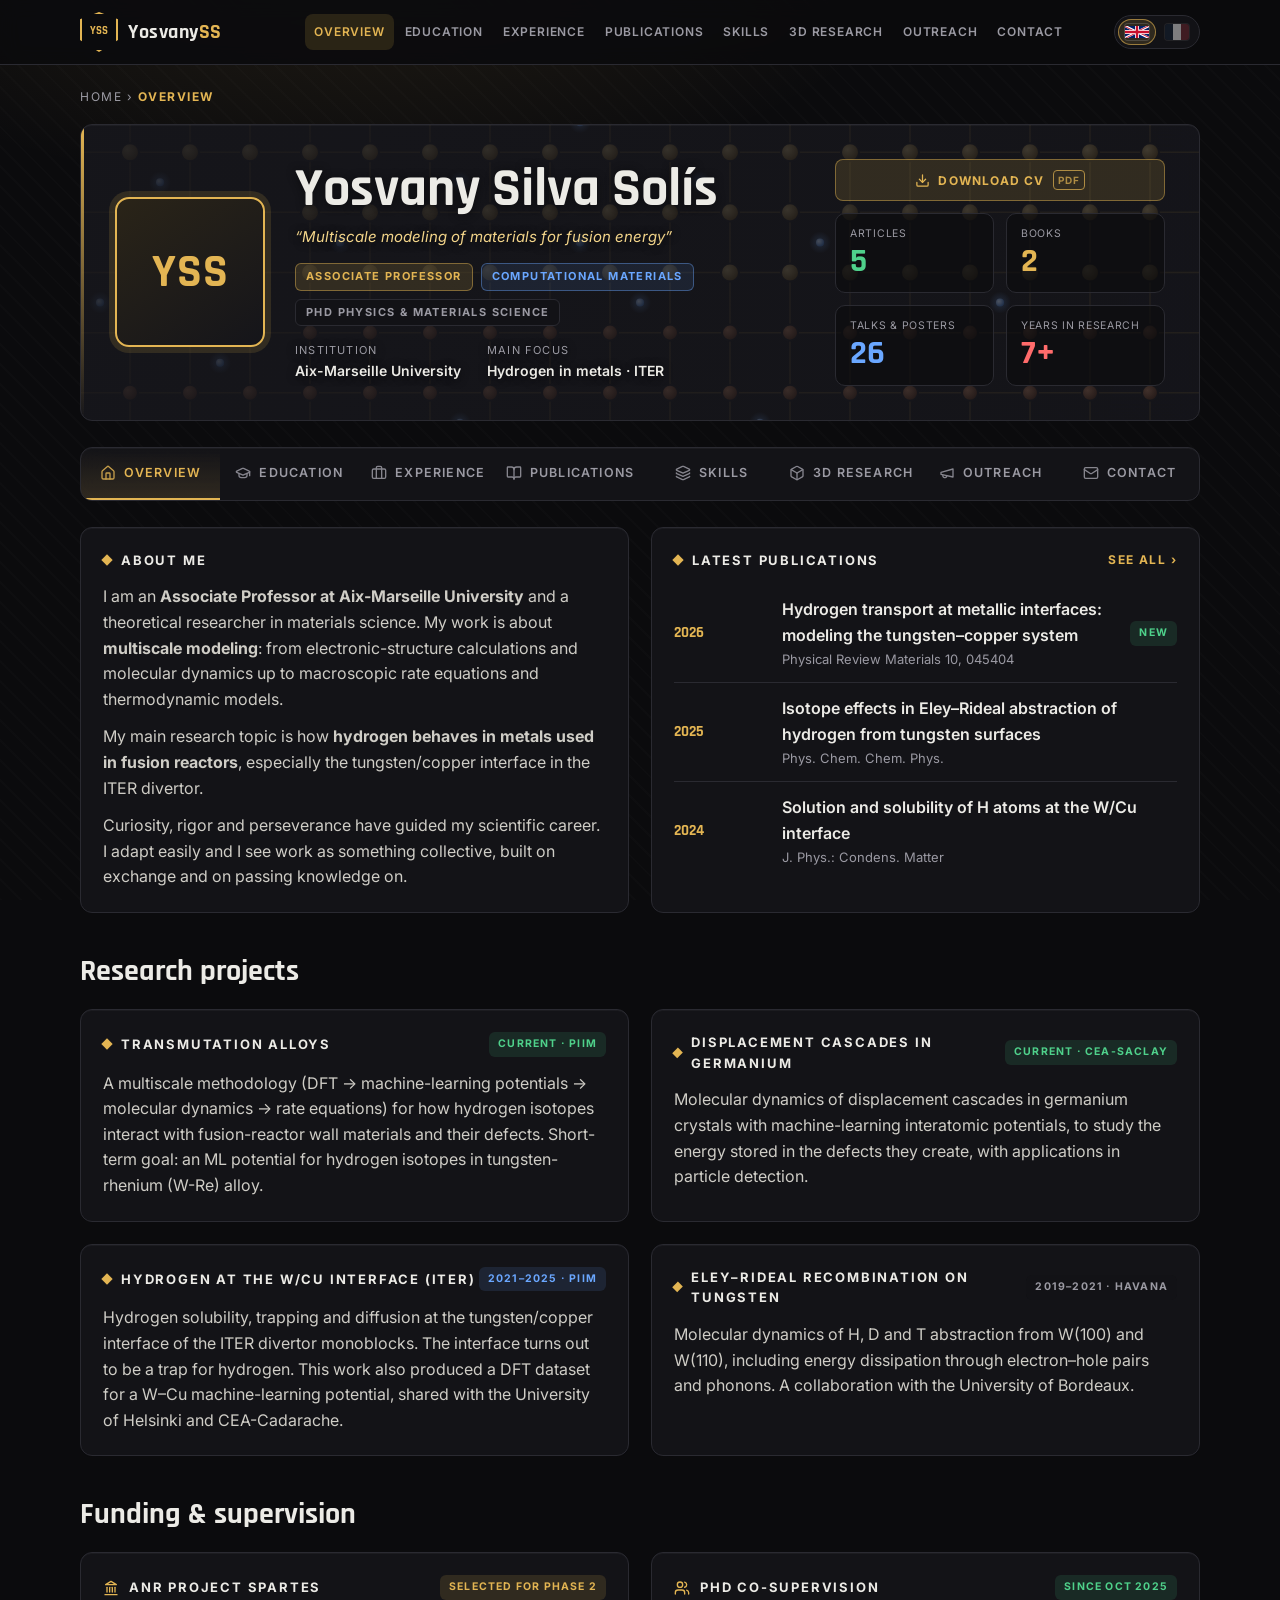
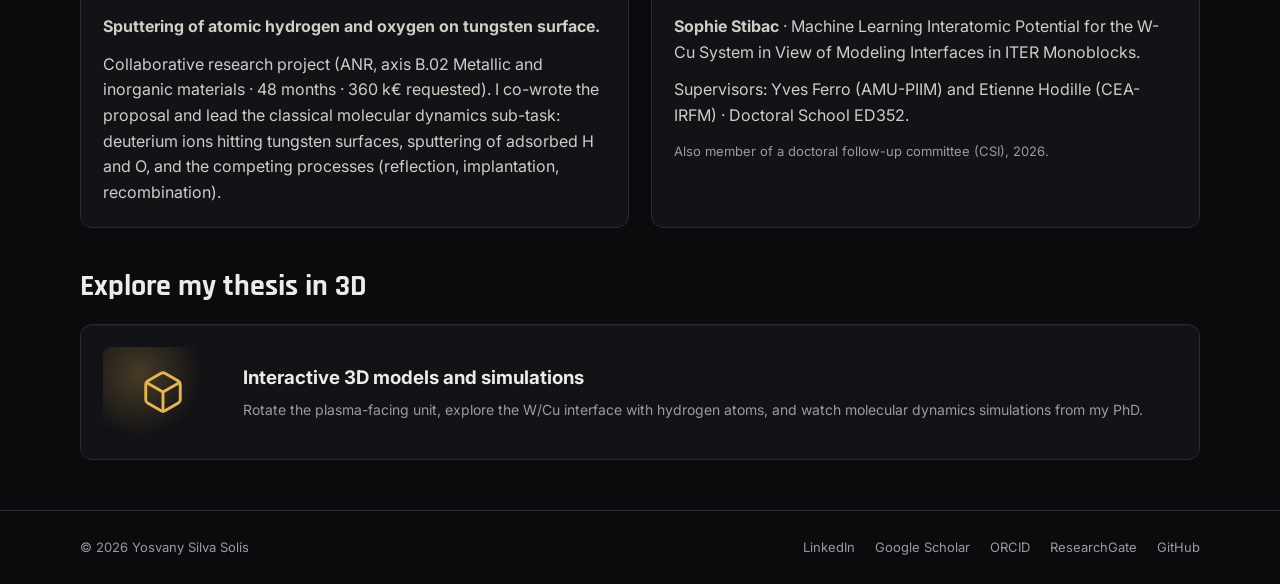
==== commit 5d08b153: "Skills redesign, 2025-26 activity, consistent icons - Skills: readable lists per method, levels comp" ====
--- a/index.html
+++ b/index.html
@@ -39,7 +39,7 @@
           <a class="see-all" href="publications.html"><en>See all ›</en><fr>Tout voir ›</fr></a>
         </div>
         <div class="rows">
-          <div class="row"><span class="date">2026</span><div><div class="title">Hydrogen transport at metallic interfaces: modeling the tungsten–copper system</div><div class="sub">Physical Review Materials</div></div><span class="badge oral"><en>New</en><fr>Nouveau</fr></span></div>
+          <div class="row"><span class="date">2026</span><div><div class="title">Hydrogen transport at metallic interfaces: modeling the tungsten–copper system</div><div class="sub">Physical Review Materials 10, 045404</div></div><span class="badge oral"><en>New</en><fr>Nouveau</fr></span></div>
           <div class="row"><span class="date">2025</span><div><div class="title">Isotope effects in Eley–Rideal abstraction of hydrogen from tungsten surfaces</div><div class="sub">Phys. Chem. Chem. Phys.</div></div><span></span></div>
           <div class="row"><span class="date">2024</span><div><div class="title">Solution and solubility of H atoms at the W/Cu interface</div><div class="sub">J. Phys.: Condens. Matter</div></div><span></span></div>
         </div>
@@ -78,28 +78,24 @@
       </section>
     </div>
 
-    <h2 class="section-title"><en>Research toolkit</en><fr>Outils de recherche</fr></h2>
-    <div class="grid three">
-      <a class="panel card-link" href="skills.html">
-        <div class="thumb">⚛</div>
-        <h3><en>Density Functional Theory</en><fr>Théorie de la fonctionnelle de la densité</fr></h3>
-        <p><en>Electronic-structure calculations of defects, surfaces and interfaces with Quantum ESPRESSO.</en><fr>Calculs de structure électronique de défauts, surfaces et interfaces avec Quantum ESPRESSO.</fr></p>
-      </a>
-      <a class="panel card-link" href="skills.html">
-        <div class="thumb">🧪</div>
-        <h3><en>Molecular Dynamics &amp; ML potentials</en><fr>Dynamique moléculaire &amp; potentiels ML</fr></h3>
-        <p><en>Machine-learning interatomic potentials trained on DFT data, large-scale simulations with LAMMPS.</en><fr>Potentiels interatomiques par apprentissage automatique entraînés sur des données DFT, simulations à grande échelle avec LAMMPS.</fr></p>
-      </a>
-      <a class="panel card-link" href="skills.html">
-        <div class="thumb">📈</div>
-        <h3><en>Rate equations &amp; thermodynamics</en><fr>Équations cinétiques &amp; thermodynamique</fr></h3>
-        <p><en>Kinetic and thermodynamic models that predict hydrogen solubility versus time, temperature and chemical potential.</en><fr>Modèles cinétiques et thermodynamiques qui prédisent la solubilité de l'hydrogène en fonction du temps, de la température et du potentiel chimique.</fr></p>
-      </a>
+    <h2 class="section-title"><en>Funding &amp; supervision</en><fr>Financements &amp; encadrement</fr></h2>
+    <div class="grid two">
+      <section class="panel">
+        <div class="panel-head"><h2 class="panel-title"><i data-icon="landmark"></i><en>ANR project SPARTES</en><fr>Projet ANR SPARTES</fr></h2><span class="badge org"><en>Selected for phase 2</en><fr>Retenu en phase 2</fr></span></div>
+        <p><strong>Sputtering of atomic hydrogen and oxygen on tungsten surface.</strong></p>
+        <p><en>Collaborative research project (ANR, axis B.02 Metallic and inorganic materials · 48 months · 360 k€ requested). I co-wrote the proposal and lead the classical molecular dynamics sub-task: deuterium ions hitting tungsten surfaces, sputtering of adsorbed H and O, and the competing processes (reflection, implantation, recombination).</en><fr>Projet de recherche collaborative (ANR, axe B.02 Matériaux métalliques et inorganiques · 48 mois · 360 k€ demandés). J'ai contribué à la rédaction du projet et je suis responsable de la sous-tâche de dynamique moléculaire classique : interaction des ions deutérium avec les surfaces de tungstène, pulvérisation des espèces H et O adsorbées et processus concurrents (réflexion, implantation, recombinaison).</fr></p>
+      </section>
+      <section class="panel">
+        <div class="panel-head"><h2 class="panel-title"><i data-icon="users"></i><en>PhD co-supervision</en><fr>Co-encadrement doctoral</fr></h2><span class="badge oral"><en>Since Oct 2025</en><fr>Depuis oct. 2025</fr></span></div>
+        <p><strong>Sophie Stibac</strong> · <en>Machine Learning Interatomic Potential for the W-Cu System in View of Modeling Interfaces in ITER Monoblocks.</en><fr>Machine Learning Interatomic Potential for the W-Cu System in View of Modeling Interfaces in ITER Monoblocks.</fr></p>
+        <p><en>Supervisors: Yves Ferro (AMU-PIIM) and Etienne Hodille (CEA-IRFM) · Doctoral School ED352.</en><fr>Directeurs : Yves Ferro (AMU-PIIM) et Etienne Hodille (CEA-IRFM) · École doctorale ED352.</fr></p>
+        <p class="muted-note"><en>Also member of a doctoral follow-up committee (CSI), 2026.</en><fr>Également membre d'un comité de suivi individuel (CSI), 2026.</fr></p>
+      </section>
     </div>
 
     <h2 class="section-title"><en>Explore my thesis in 3D</en><fr>Ma thèse en 3D</fr></h2>
     <a class="panel card-link" href="research-3d.html" style="display:flex;align-items:center;gap:20px;">
-      <div class="thumb" style="width:120px;height:90px;margin:0;flex:none;">◆</div>
+      <div class="thumb" style="width:120px;height:90px;margin:0;flex:none;"><i data-icon="box"></i></div>
       <div>
         <h3><en>Interactive 3D models and simulations</en><fr>Modèles 3D et simulations interactifs</fr></h3>
         <p style="margin:0"><en>Rotate the plasma-facing unit, explore the W/Cu interface with hydrogen atoms, and watch molecular dynamics simulations from my PhD.</en><fr>Faites tourner le composant face au plasma, explorez l'interface W/Cu avec ses atomes d'hydrogène et regardez les simulations de dynamique moléculaire de ma thèse.</fr></p>
@@ -107,6 +103,7 @@
     </a>
   </main>
 
+  <script src="assets/js/icons.js"></script>
   <script src="assets/js/layout.js"></script>
 </body>
 </html>
--- a/assets/css/site.css
+++ b/assets/css/site.css
@@ -113,7 +113,7 @@
     var(--glass);
   border: 1px solid var(--line); border-radius: var(--radius);
   /* fixed side column so the layout is identical in English and French */
-  display: grid; grid-template-columns: 150px minmax(0, 1fr) 300px; gap: 30px; align-items: center;
+  display: grid; grid-template-columns: 150px minmax(0, 1fr) 330px; gap: 30px; align-items: center;
   overflow: hidden;
 }
 .hero::before { content: ""; position: absolute; inset: 0 auto 0 0; width: 3px; background: linear-gradient(var(--gold), transparent); }
@@ -143,8 +143,8 @@
 .meta strong { font-weight: 600; }
 
 .stats { display: grid; grid-template-columns: repeat(2, minmax(110px, 1fr)); gap: 12px; }
-.stat { background: rgba(11,11,13,.6); border: 1px solid var(--line); border-radius: 10px; padding: 12px 16px; }
-.stat small { display: block; color: var(--muted); font-size: 11px; letter-spacing: 1.2px; text-transform: uppercase; }
+.stat { background: rgba(11,11,13,.6); border: 1px solid var(--line); border-radius: 10px; padding: 12px 14px; min-width: 0; }
+.stat small { display: block; color: var(--muted); font-size: 10.5px; letter-spacing: .7px; text-transform: uppercase; white-space: nowrap; }
 .stat b { font-family: var(--display); font-size: 34px; line-height: 1.1; }
 .stat.g b { color: var(--green); } .stat.y b { color: var(--gold); } .stat.b b { color: var(--blue); } .stat.r b { color: var(--red); }
 
@@ -265,8 +265,9 @@
 
 /* ---------- Contact ---------- */
 .contact-item { display: flex; align-items: center; gap: 14px; padding: 14px; border: 1px solid var(--line); border-radius: 10px; background: var(--bg-2); color: var(--text); transition: .2s; }
+.contact-item .ic sup { font-size: .62em; position: relative; top: -.38em; vertical-align: baseline; line-height: 0; }
 .contact-item:hover { border-color: var(--gold); color: var(--text); }
-.contact-item .ic { width: 42px; height: 42px; border-radius: 10px; display: grid; place-items: center; background: var(--gold-dim); color: var(--gold); font-weight: 800; font-family: var(--display); font-size: 18px; flex: none; }
+.contact-item .ic { width: 42px; height: 42px; border-radius: 10px; display: flex; align-items: center; justify-content: center; white-space: nowrap; letter-spacing: -.5px; background: var(--gold-dim); color: var(--gold); font-weight: 800; font-family: var(--display); font-size: 18px; flex: none; }
 .contact-item small { display: block; color: var(--muted); font-size: 11px; letter-spacing: 1.2px; text-transform: uppercase; }
 
 /* ---------- Footer ---------- */
@@ -342,7 +343,8 @@
 /* Shorter scroll boxes (work experience & courses) */
 .scroll-short { max-height: 400px; }
 .timeline.scroll-list { padding-left: 26px; padding-top: 4px; }
-.leaflet-bar a.map-recenter { font-size: 18px; line-height: 30px; }
+.leaflet-bar a.map-recenter { display: grid !important; place-items: center; }
+.leaflet-bar a.map-recenter .svg-icon { width: 16px; height: 16px; }
 /* CV button: top-right corner of the profile card, above the stats */
 .hero-side { display: flex; flex-direction: column; align-items: stretch; gap: 12px; align-self: stretch; justify-content: space-between; }
 .hero .cv-btn { justify-content: center; padding: 10px 14px; }
@@ -369,3 +371,45 @@
   :root { --glass: var(--panel); }
   .panel, .tabbar, .hero { -webkit-backdrop-filter: none; backdrop-filter: none; }
 }
+
+/* ---------- Icons (Lucide + Simple Icons, inline SVG) ---------- */
+.svg-icon { width: 1.15em; height: 1.15em; flex: none; vertical-align: -0.2em; }
+.tabbar a { display: inline-flex; align-items: center; justify-content: center; gap: 8px; }
+.tabbar a .svg-icon { width: 16px; height: 16px; opacity: .85; }
+.btn .svg-icon { width: 15px; height: 15px; }
+.skill-icon .svg-icon { width: 22px; height: 22px; color: var(--gold); }
+.card-link .thumb .svg-icon { width: 46px; height: 46px; color: var(--gold); stroke-width: 1.5; }
+.contact-item .ic .svg-icon { width: 20px; height: 20px; }
+.panel-title .svg-icon { width: 16px; height: 16px; color: var(--gold); }
+
+/* ---------- Skills page: readable lists ---------- */
+.skill-list { list-style: none; margin: 4px 0 0; padding: 0; display: grid; gap: 7px; }
+.skill-list li { position: relative; padding-left: 22px; color: #cfcdc6; font-size: 14px; line-height: 1.45; }
+.skill-list li::before {
+  content: ""; position: absolute; left: 2px; top: .45em; width: 9px; height: 5px;
+  border-left: 2px solid var(--gold); border-bottom: 2px solid var(--gold); transform: rotate(-45deg);
+}
+.skill-groups { margin: 0; display: grid; grid-template-columns: max-content 1fr; gap: 12px 18px; align-items: baseline; }
+.skill-groups dt { display: flex; align-items: center; gap: 8px; font-size: 12px; font-weight: 700; letter-spacing: 1.2px; text-transform: uppercase; color: var(--gold); white-space: nowrap; }
+.skill-groups dt .svg-icon { width: 16px; height: 16px; }
+.skill-groups dd { margin: 0; color: #cfcdc6; font-size: 14px; line-height: 1.55; }
+.lang-rows { display: grid; gap: 16px; }
+.lang-rows > div { display: grid; grid-template-columns: 90px 1fr auto; align-items: center; gap: 14px; }
+.lang-rows span { font-weight: 600; }
+.lang-rows small { color: var(--muted); font-size: 12px; min-width: 100px; text-align: right; }
+@media (max-width: 760px) {
+  .skill-groups { grid-template-columns: 1fr; gap: 4px; }
+  .skill-groups dd { margin-bottom: 10px; }
+}
+.rows-group {
+  display: flex; justify-content: space-between; align-items: baseline; gap: 10px;
+  margin: 14px 0 2px; padding-bottom: 6px; border-bottom: 1px solid rgba(227,181,83,.35);
+  font-size: 12px; font-weight: 700; letter-spacing: 1.2px; text-transform: uppercase; color: var(--gold);
+}
+.rows-group:first-child { margin-top: 0; }
+.rows-group span { color: var(--muted); letter-spacing: .5px; }
+.rows-group + .row { border-top: 0; }
+.panel-title .svg-icon + * { margin-left: 0; }
+.panel-title:has(.svg-icon)::before { display: none; }
+.muted-note { color: var(--muted) !important; font-size: 13px; }
+@media (max-width: 760px) { .stat small { white-space: normal; } }
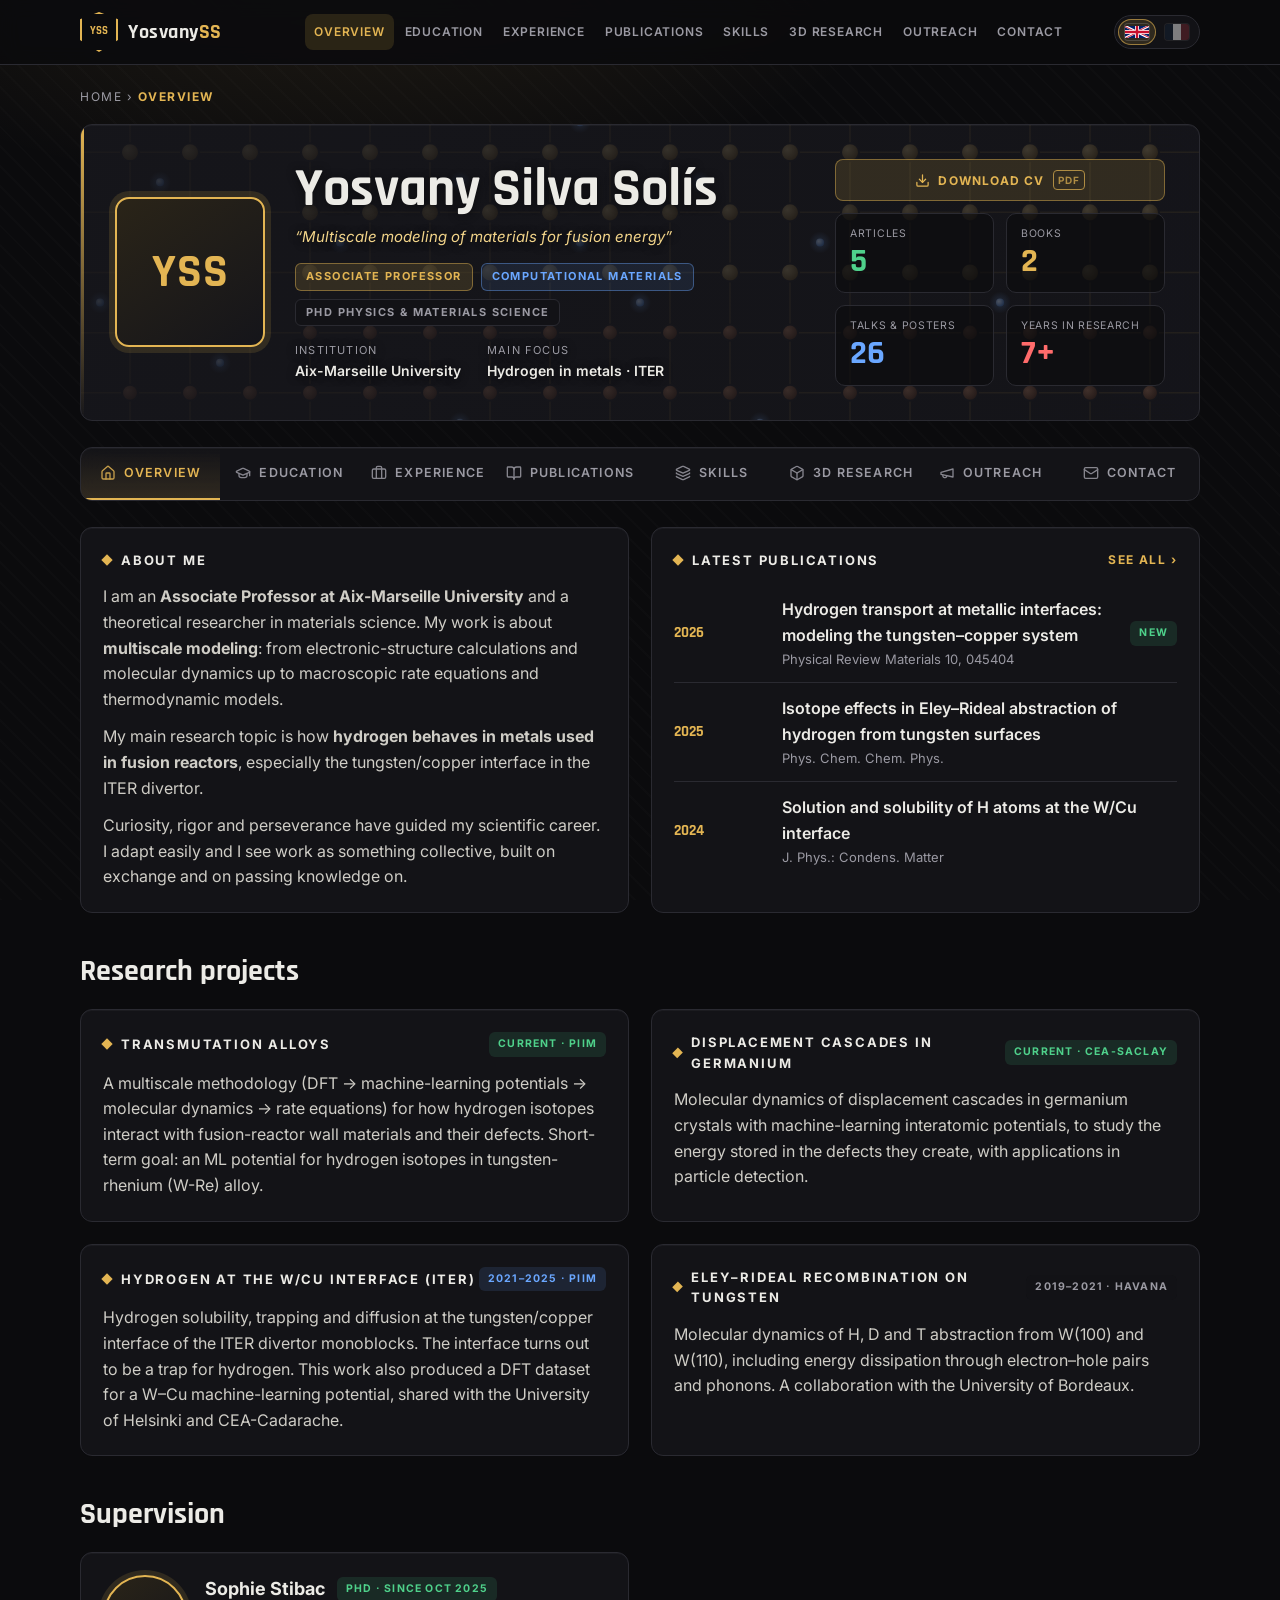
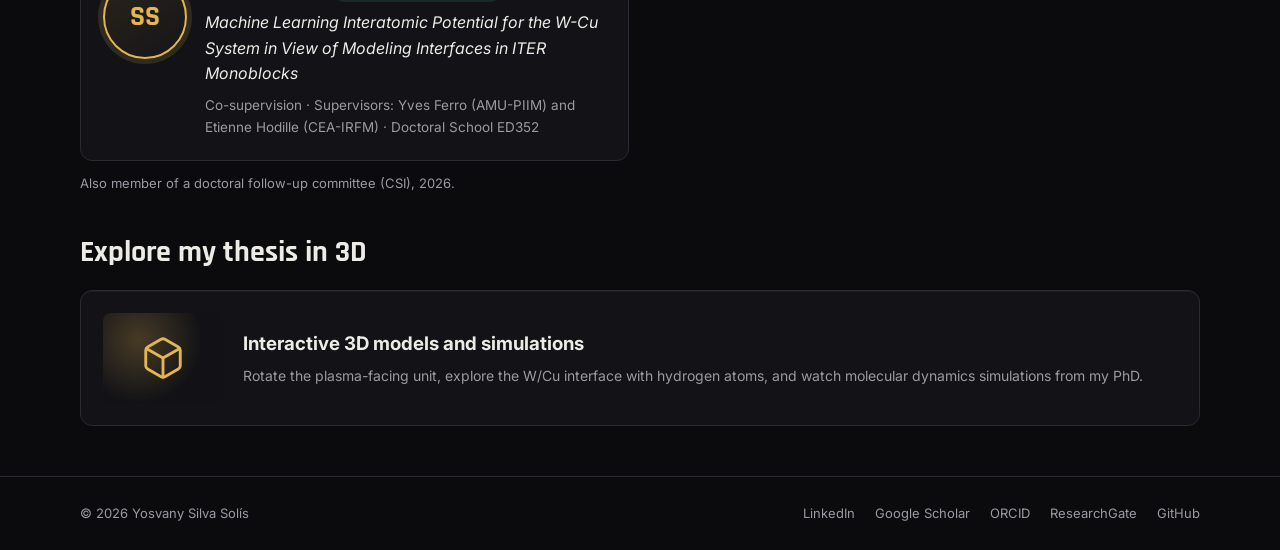
==== commit 673bb032: "Invited badge color, timeline diamonds, student cards - Invited talks: coral badge (same color as "Y" ====
--- a/index.html
+++ b/index.html
@@ -78,20 +78,32 @@
       </section>
     </div>
 
-    <h2 class="section-title"><en>Funding &amp; supervision</en><fr>Financements &amp; encadrement</fr></h2>
-    <div class="grid two">
+    <!-- ANR PROJECT (kept for later — uncomment when funded):
       <section class="panel">
         <div class="panel-head"><h2 class="panel-title"><i data-icon="landmark"></i><en>ANR project SPARTES</en><fr>Projet ANR SPARTES</fr></h2><span class="badge org"><en>Selected for phase 2</en><fr>Retenu en phase 2</fr></span></div>
         <p><strong>Sputtering of atomic hydrogen and oxygen on tungsten surface.</strong></p>
         <p><en>Collaborative research project (ANR, axis B.02 Metallic and inorganic materials · 48 months · 360 k€ requested). I co-wrote the proposal and lead the classical molecular dynamics sub-task: deuterium ions hitting tungsten surfaces, sputtering of adsorbed H and O, and the competing processes (reflection, implantation, recombination).</en><fr>Projet de recherche collaborative (ANR, axe B.02 Matériaux métalliques et inorganiques · 48 mois · 360 k€ demandés). J'ai contribué à la rédaction du projet et je suis responsable de la sous-tâche de dynamique moléculaire classique : interaction des ions deutérium avec les surfaces de tungstène, pulvérisation des espèces H et O adsorbées et processus concurrents (réflexion, implantation, recombinaison).</fr></p>
       </section>
-      <section class="panel">
-        <div class="panel-head"><h2 class="panel-title"><i data-icon="users"></i><en>PhD co-supervision</en><fr>Co-encadrement doctoral</fr></h2><span class="badge oral"><en>Since Oct 2025</en><fr>Depuis oct. 2025</fr></span></div>
-        <p><strong>Sophie Stibac</strong> · <en>Machine Learning Interatomic Potential for the W-Cu System in View of Modeling Interfaces in ITER Monoblocks.</en><fr>Machine Learning Interatomic Potential for the W-Cu System in View of Modeling Interfaces in ITER Monoblocks.</fr></p>
-        <p><en>Supervisors: Yves Ferro (AMU-PIIM) and Etienne Hodille (CEA-IRFM) · Doctoral School ED352.</en><fr>Directeurs : Yves Ferro (AMU-PIIM) et Etienne Hodille (CEA-IRFM) · École doctorale ED352.</fr></p>
-        <p class="muted-note"><en>Also member of a doctoral follow-up committee (CSI), 2026.</en><fr>Également membre d'un comité de suivi individuel (CSI), 2026.</fr></p>
-      </section>
+    -->
+
+    <h2 class="section-title"><en>Supervision</en><fr>Encadrement</fr></h2>
+    <!-- STUDENTS: one card per student. To add a student, copy a whole <article class="student">…</article> block.
+         PHOTO: put a square photo in assets/img/students/ (e.g. firstname-lastname.jpg) and write its path in src.
+         Without a photo, the student's initials (data-initials) are shown instead. -->
+    <div class="grid two students">
+      <article class="panel student">
+        <div class="student-photo" data-initials="SS"><img src="assets/img/students/sophie-stibac.jpg" alt="Sophie Stibac"></div>
+        <div class="student-info">
+          <div class="student-head">
+            <h3>Sophie Stibac</h3>
+            <span class="badge oral"><en>PhD · since Oct 2025</en><fr>Thèse · depuis oct. 2025</fr></span>
+          </div>
+          <p class="student-title">Machine Learning Interatomic Potential for the W-Cu System in View of Modeling Interfaces in ITER Monoblocks</p>
+          <p class="student-meta"><en>Co-supervision · Supervisors: Yves Ferro (AMU-PIIM) and Etienne Hodille (CEA-IRFM) · Doctoral School ED352</en><fr>Co-encadrement · Directeurs : Yves Ferro (AMU-PIIM) et Etienne Hodille (CEA-IRFM) · École doctorale ED352</fr></p>
+        </div>
+      </article>
     </div>
+    <p class="muted-note" style="margin-top:12px"><en>Also member of a doctoral follow-up committee (CSI), 2026.</en><fr>Également membre d'un comité de suivi individuel (CSI), 2026.</fr></p>
 
     <h2 class="section-title"><en>Explore my thesis in 3D</en><fr>Ma thèse en 3D</fr></h2>
     <a class="panel card-link" href="research-3d.html" style="display:flex;align-items:center;gap:20px;">
--- a/assets/css/site.css
+++ b/assets/css/site.css
@@ -215,6 +215,7 @@
 .badge.poster { color: var(--blue); background: rgba(106,167,255,.12); }
 .badge.other { color: var(--muted); background: var(--bg-2); }
 .badge.org { color: var(--gold); background: var(--gold-dim); }
+.badge.invited { color: var(--red); background: rgba(255,107,107,.12); }
 
 /* ---------- Publication cards ---------- */
 .pub { display: grid; grid-template-columns: 64px 1fr; gap: 18px; padding: 18px 0; border-top: 1px solid var(--line); }
@@ -413,3 +414,28 @@
 .panel-title:has(.svg-icon)::before { display: none; }
 .muted-note { color: var(--muted) !important; font-size: 13px; }
 @media (max-width: 760px) { .stat small { white-space: normal; } }
+
+/* Timelines inside scroll boxes: the rotated diamonds need ~3 px of room,
+   otherwise the box clips their left corner */
+.timeline.scroll-list { padding-left: 32px; }
+.timeline.scroll-list::before { left: 12px; }
+
+/* ---------- Student cards (Overview → Supervision) ---------- */
+.student { display: flex; gap: 18px; align-items: flex-start; }
+.student-photo {
+  position: relative; flex: none; width: 84px; height: 84px; border-radius: 50%;
+  border: 2px solid var(--gold); box-shadow: 0 0 0 5px var(--gold-dim);
+  background: linear-gradient(145deg, #2a2418, #15151a); overflow: hidden;
+  display: grid; place-items: center;
+}
+/* initials shown behind the photo; visible only when there is no photo */
+.student-photo::before {
+  content: attr(data-initials); font-family: var(--display); font-weight: 700; font-size: 28px; color: var(--gold);
+}
+.student-photo img { position: absolute; inset: 0; width: 100%; height: 100%; object-fit: cover; }
+.student-photo.no-photo img { display: none; }
+.student-head { display: flex; flex-wrap: wrap; align-items: center; gap: 8px 12px; margin-bottom: 6px; }
+.student-head h3 { margin: 0; font-size: 18px; }
+.student-title { font-style: italic; color: var(--text) !important; margin-bottom: 8px !important; }
+.student-meta { color: var(--muted) !important; font-size: 13.5px; }
+@media (max-width: 520px) { .student { flex-direction: column; } }
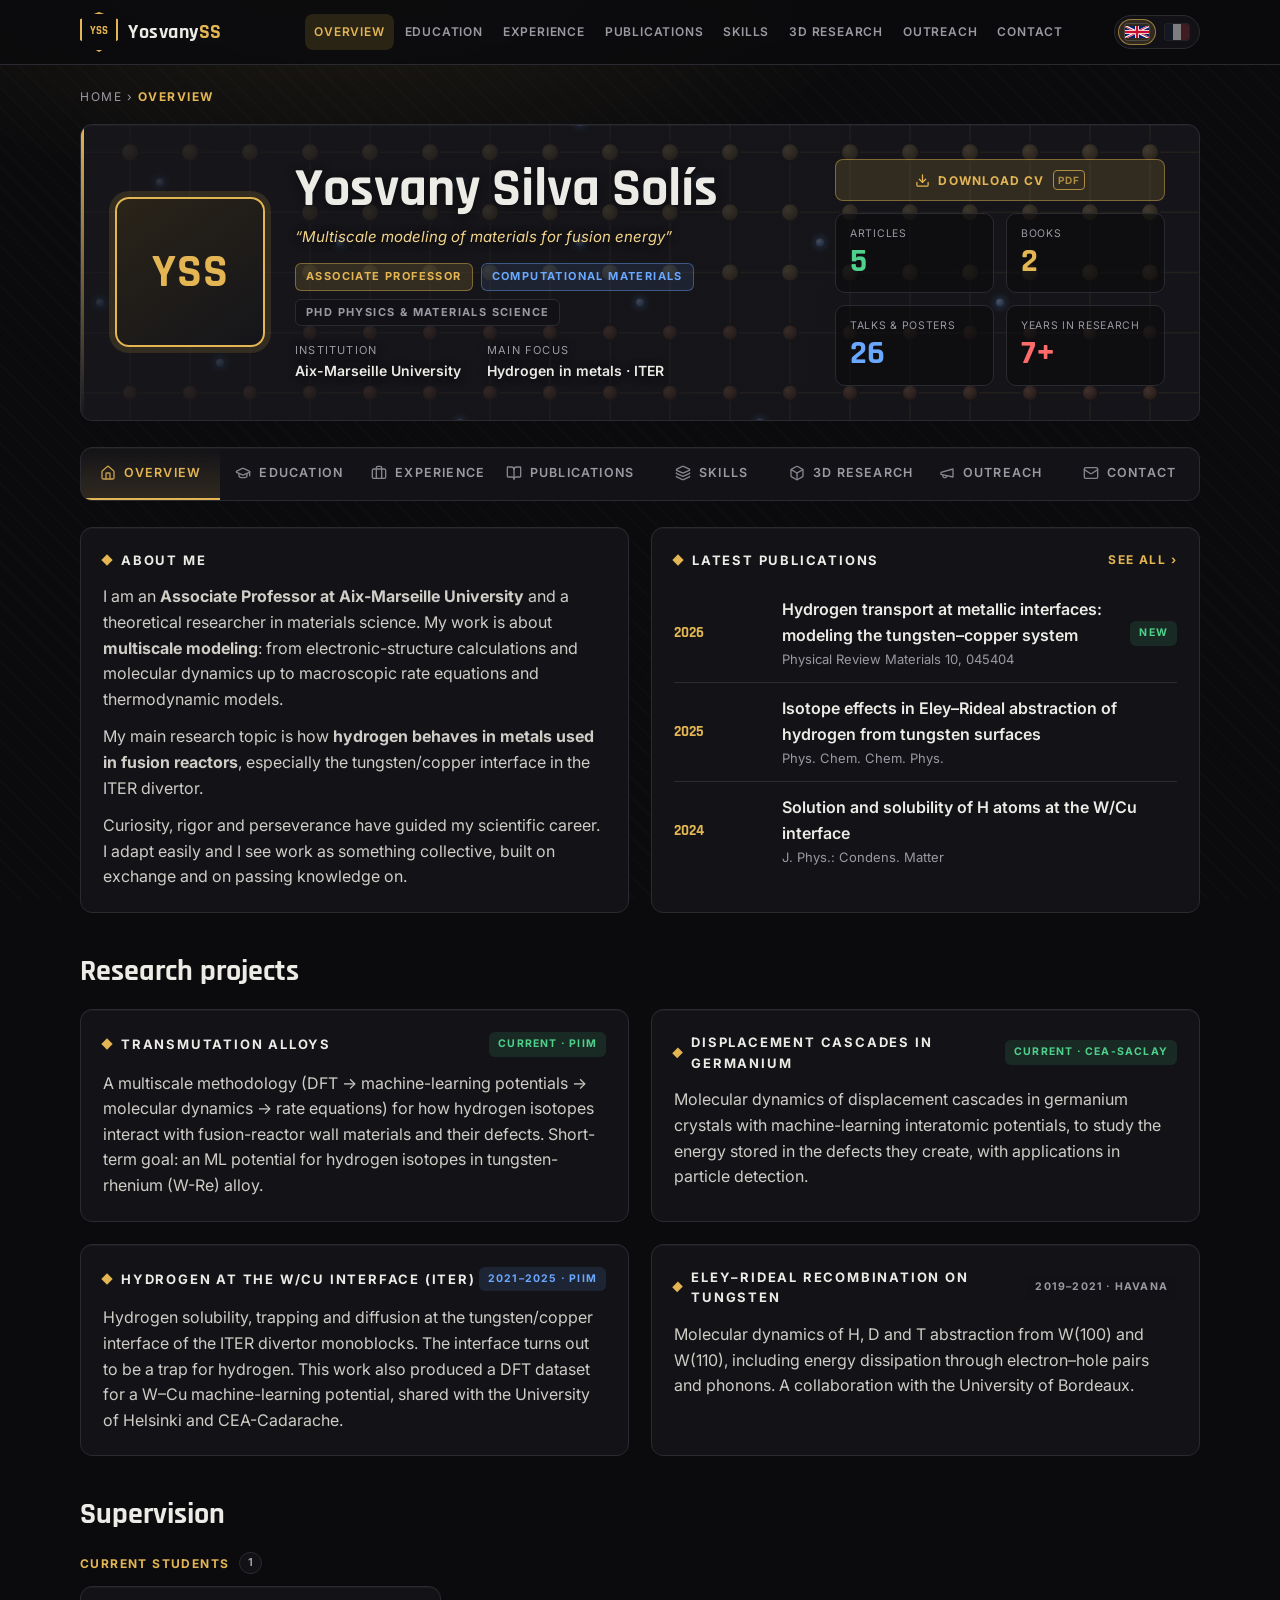
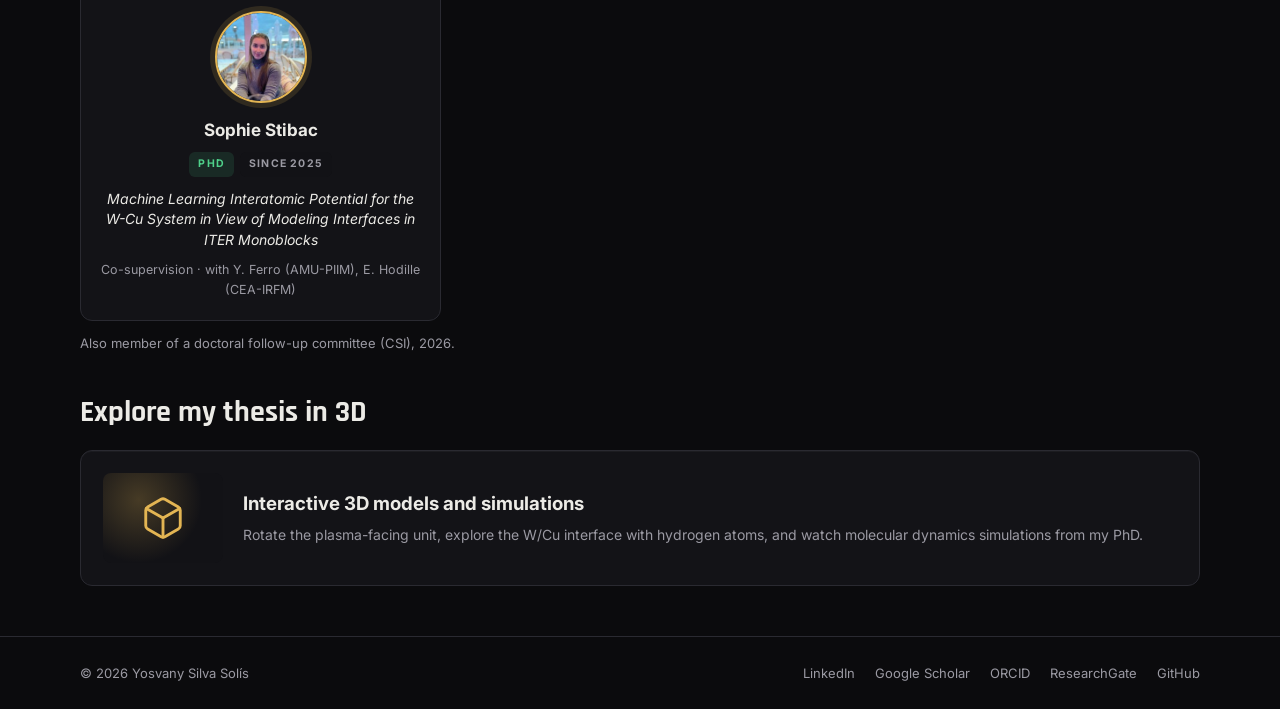
==== commit b31e836a: "Scalable student cards and profile photo support - Students now come from assets/js/students.js: one" ====
--- a/index.html
+++ b/index.html
@@ -87,22 +87,9 @@
     -->
 
     <h2 class="section-title"><en>Supervision</en><fr>Encadrement</fr></h2>
-    <!-- STUDENTS: one card per student. To add a student, copy a whole <article class="student">…</article> block.
-         PHOTO: put a square photo in assets/img/students/ (e.g. firstname-lastname.jpg) and write its path in src.
-         Without a photo, the student's initials (data-initials) are shown instead. -->
-    <div class="grid two students">
-      <article class="panel student">
-        <div class="student-photo" data-initials="SS"><img src="assets/img/students/sophie-stibac.jpg" alt="Sophie Stibac"></div>
-        <div class="student-info">
-          <div class="student-head">
-            <h3>Sophie Stibac</h3>
-            <span class="badge oral"><en>PhD · since Oct 2025</en><fr>Thèse · depuis oct. 2025</fr></span>
-          </div>
-          <p class="student-title">Machine Learning Interatomic Potential for the W-Cu System in View of Modeling Interfaces in ITER Monoblocks</p>
-          <p class="student-meta"><en>Co-supervision · Supervisors: Yves Ferro (AMU-PIIM) and Etienne Hodille (CEA-IRFM) · Doctoral School ED352</en><fr>Co-encadrement · Directeurs : Yves Ferro (AMU-PIIM) et Etienne Hodille (CEA-IRFM) · École doctorale ED352</fr></p>
-        </div>
-      </article>
-    </div>
+    <!-- STUDENTS: the cards are made automatically from assets/js/students.js
+         (add a student there, not here). -->
+    <div id="students"></div>
     <p class="muted-note" style="margin-top:12px"><en>Also member of a doctoral follow-up committee (CSI), 2026.</en><fr>Également membre d'un comité de suivi individuel (CSI), 2026.</fr></p>
 
     <h2 class="section-title"><en>Explore my thesis in 3D</en><fr>Ma thèse en 3D</fr></h2>
@@ -117,5 +104,6 @@
 
   <script src="assets/js/icons.js"></script>
   <script src="assets/js/layout.js"></script>
+  <script src="assets/js/students.js"></script>
 </body>
 </html>
--- a/assets/css/site.css
+++ b/assets/css/site.css
@@ -126,7 +126,8 @@
   box-shadow: 0 0 0 6px var(--gold-dim);
   overflow: hidden;
 }
-.avatar img { width: 100%; height: 100%; object-fit: cover; }
+.avatar { position: relative; }
+.avatar img { position: absolute; inset: 0; width: 100%; height: 100%; object-fit: cover; }
 .hero h1, .hero .tagline, .hero .meta { text-shadow: 0 1px 8px rgba(11,11,13,.9); }
 .hero h1 { font-family: var(--display); font-size: clamp(34px, 5vw, 54px); line-height: 1.05; margin: 0 0 6px; }
 .hero .tagline { color: var(--gold-2); font-style: italic; margin: 0 0 14px; font-size: 15px; white-space: nowrap; }
@@ -420,22 +421,35 @@
 .timeline.scroll-list { padding-left: 32px; }
 .timeline.scroll-list::before { left: 12px; }
 
-/* ---------- Student cards (Overview → Supervision) ---------- */
-.student { display: flex; gap: 18px; align-items: flex-start; }
+/* ---------- Student cards (Overview → Supervision) ----------
+   Compact cards, 3 per row on desktop, 2 on tablets, 1 on phones.
+   Made from assets/js/students.js. */
+.student-group {
+  display: flex; align-items: center; gap: 10px; margin: 6px 0 12px;
+  font-size: 12px; font-weight: 700; letter-spacing: 1.4px; text-transform: uppercase; color: var(--gold);
+}
+.student-group span { color: var(--muted); background: var(--bg-2); border: 1px solid var(--line); border-radius: 99px; padding: 1px 8px; font-size: 11px; letter-spacing: 0; }
+.student-group:not(:first-child) { margin-top: 26px; }
+.student-grid { display: grid; grid-template-columns: repeat(3, minmax(0, 1fr)); gap: 18px; }
+.student-card { display: flex; flex-direction: column; align-items: center; text-align: center; padding: 24px 20px 20px; transition: .2s; }
+.student-card:hover { border-color: rgba(227,181,83,.5); transform: translateY(-2px); }
+.student-card h3 { margin: 14px 0 8px; font-size: 17px; }
+.student-badges { display: flex; flex-wrap: wrap; justify-content: center; gap: 6px; margin-bottom: 12px; }
 .student-photo {
-  position: relative; flex: none; width: 84px; height: 84px; border-radius: 50%;
+  position: relative; flex: none; width: 92px; height: 92px; border-radius: 50%;
   border: 2px solid var(--gold); box-shadow: 0 0 0 5px var(--gold-dim);
   background: linear-gradient(145deg, #2a2418, #15151a); overflow: hidden;
   display: grid; place-items: center;
 }
-/* initials shown behind the photo; visible only when there is no photo */
-.student-photo::before {
-  content: attr(data-initials); font-family: var(--display); font-weight: 700; font-size: 28px; color: var(--gold);
-}
+.student-photo::before { content: attr(data-initials); font-family: var(--display); font-weight: 700; font-size: 30px; color: var(--gold); }
 .student-photo img { position: absolute; inset: 0; width: 100%; height: 100%; object-fit: cover; }
 .student-photo.no-photo img { display: none; }
-.student-head { display: flex; flex-wrap: wrap; align-items: center; gap: 8px 12px; margin-bottom: 6px; }
-.student-head h3 { margin: 0; font-size: 18px; }
-.student-title { font-style: italic; color: var(--text) !important; margin-bottom: 8px !important; }
-.student-meta { color: var(--muted) !important; font-size: 13.5px; }
-@media (max-width: 520px) { .student { flex-direction: column; } }
+/* long thesis titles: 3 lines max, full title on hover */
+.student-title {
+  font-style: italic; color: var(--text) !important; font-size: 14px; line-height: 1.45; margin: 0 0 10px !important;
+  display: -webkit-box; -webkit-line-clamp: 3; -webkit-box-orient: vertical; overflow: hidden;
+}
+.student-meta { color: var(--muted) !important; font-size: 12.5px; margin: auto 0 0 !important; }
+.student-now { color: var(--gold-2) !important; font-size: 12.5px; margin: 6px 0 0 !important; }
+@media (max-width: 960px) { .student-grid { grid-template-columns: repeat(2, minmax(0, 1fr)); } }
+@media (max-width: 560px) { .student-grid { grid-template-columns: 1fr; } }
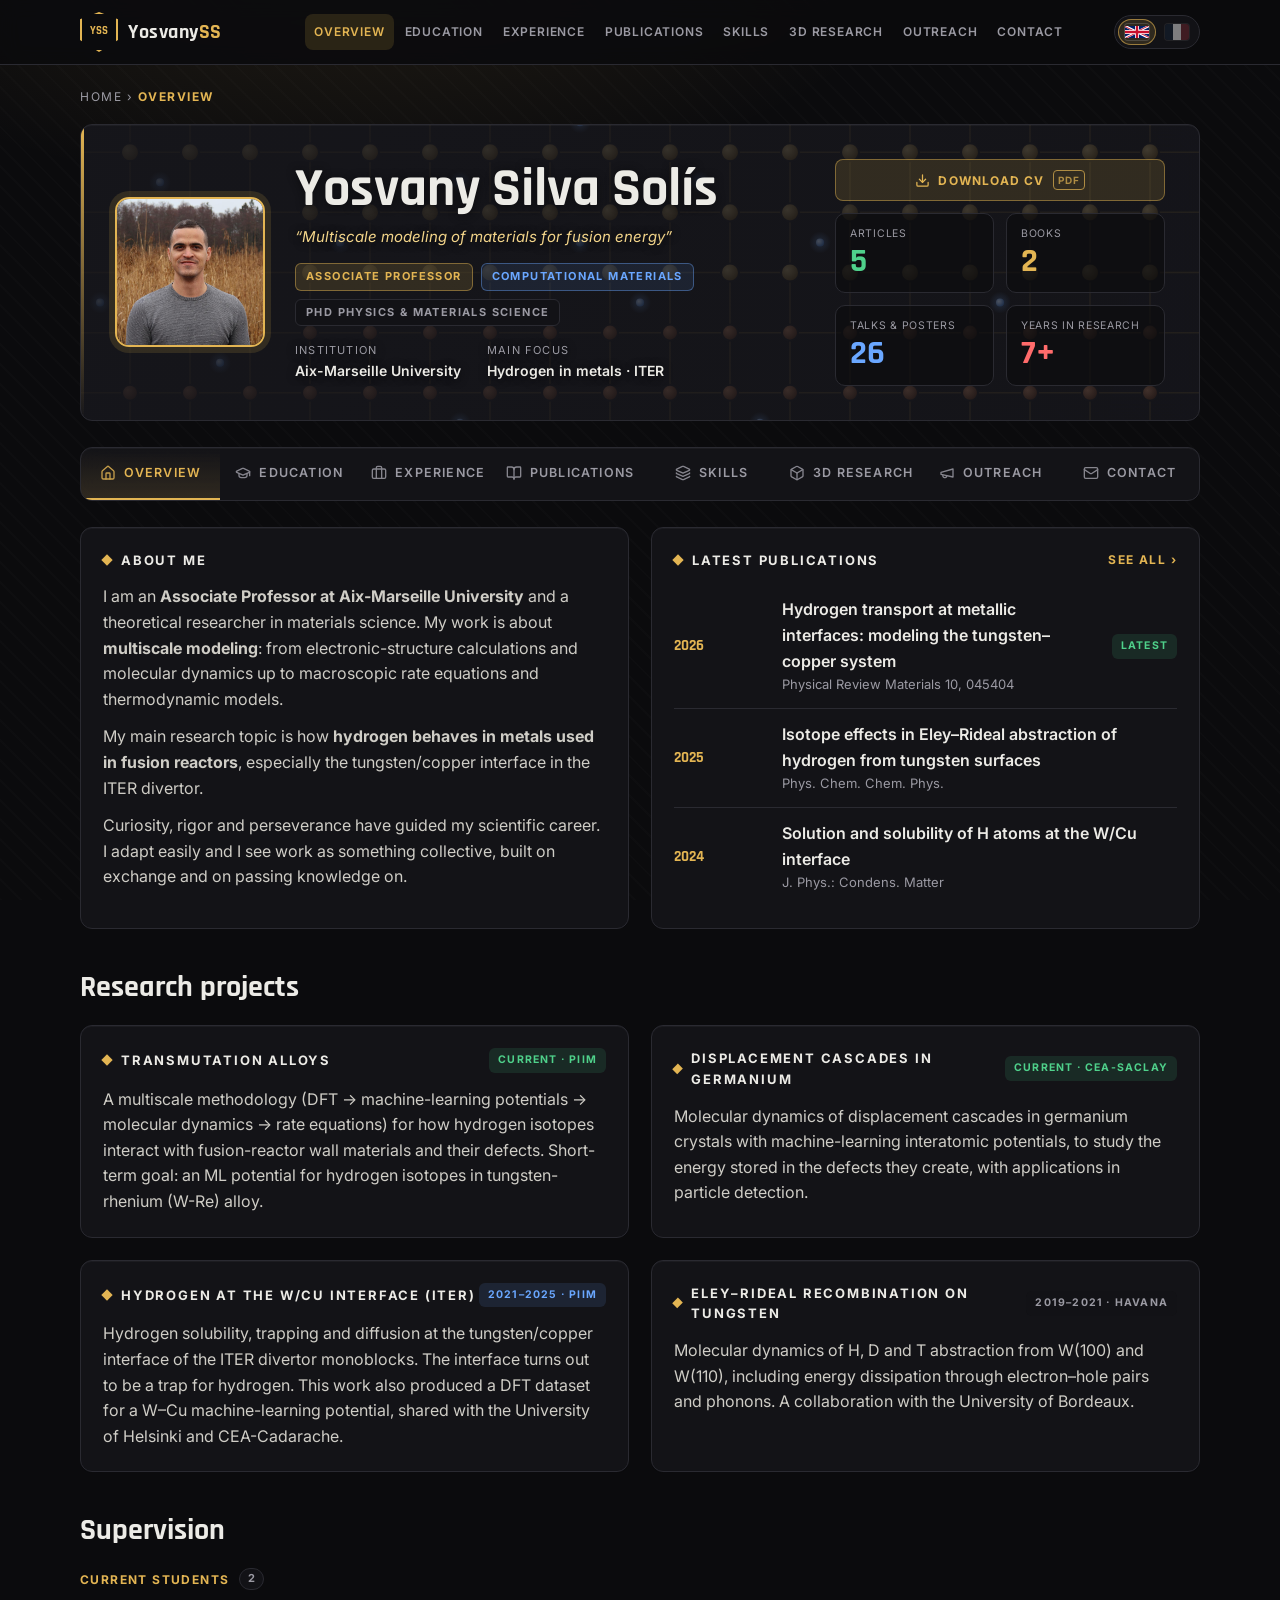
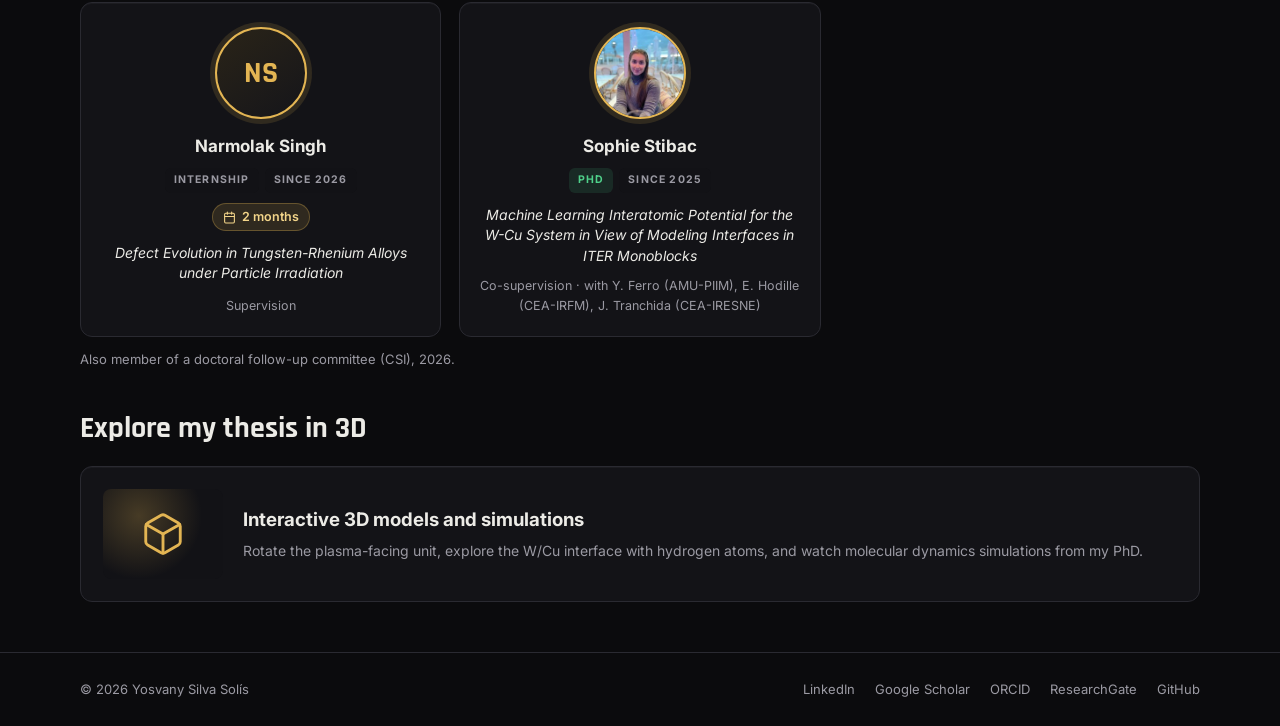
==== commit 26b1d572: "Changing label in latest papers" ====
--- a/index.html
+++ b/index.html
@@ -39,7 +39,7 @@
           <a class="see-all" href="publications.html"><en>See all ›</en><fr>Tout voir ›</fr></a>
         </div>
         <div class="rows">
-          <div class="row"><span class="date">2026</span><div><div class="title">Hydrogen transport at metallic interfaces: modeling the tungsten–copper system</div><div class="sub">Physical Review Materials 10, 045404</div></div><span class="badge oral"><en>New</en><fr>Nouveau</fr></span></div>
+          <div class="row"><span class="date">2026</span><div><div class="title">Hydrogen transport at metallic interfaces: modeling the tungsten–copper system</div><div class="sub">Physical Review Materials 10, 045404</div></div><span class="badge oral"><en>Latest</en><fr>Dernière</fr></span></div>
           <div class="row"><span class="date">2025</span><div><div class="title">Isotope effects in Eley–Rideal abstraction of hydrogen from tungsten surfaces</div><div class="sub">Phys. Chem. Chem. Phys.</div></div><span></span></div>
           <div class="row"><span class="date">2024</span><div><div class="title">Solution and solubility of H atoms at the W/Cu interface</div><div class="sub">J. Phys.: Condens. Matter</div></div><span></span></div>
         </div>
--- a/assets/css/site.css
+++ b/assets/css/site.css
@@ -453,3 +453,9 @@
 .student-now { color: var(--gold-2) !important; font-size: 12.5px; margin: 6px 0 0 !important; }
 @media (max-width: 960px) { .student-grid { grid-template-columns: repeat(2, minmax(0, 1fr)); } }
 @media (max-width: 560px) { .student-grid { grid-template-columns: 1fr; } }
+.student-duration {
+  display: inline-flex; align-items: center; gap: 6px; margin: -2px 0 12px !important;
+  font-size: 12.5px; font-weight: 600; color: var(--gold-2) !important;
+  background: var(--gold-dim); border: 1px solid rgba(227,181,83,.3); border-radius: 99px; padding: 3px 10px;
+}
+.student-duration .svg-icon { width: 13px; height: 13px; }
